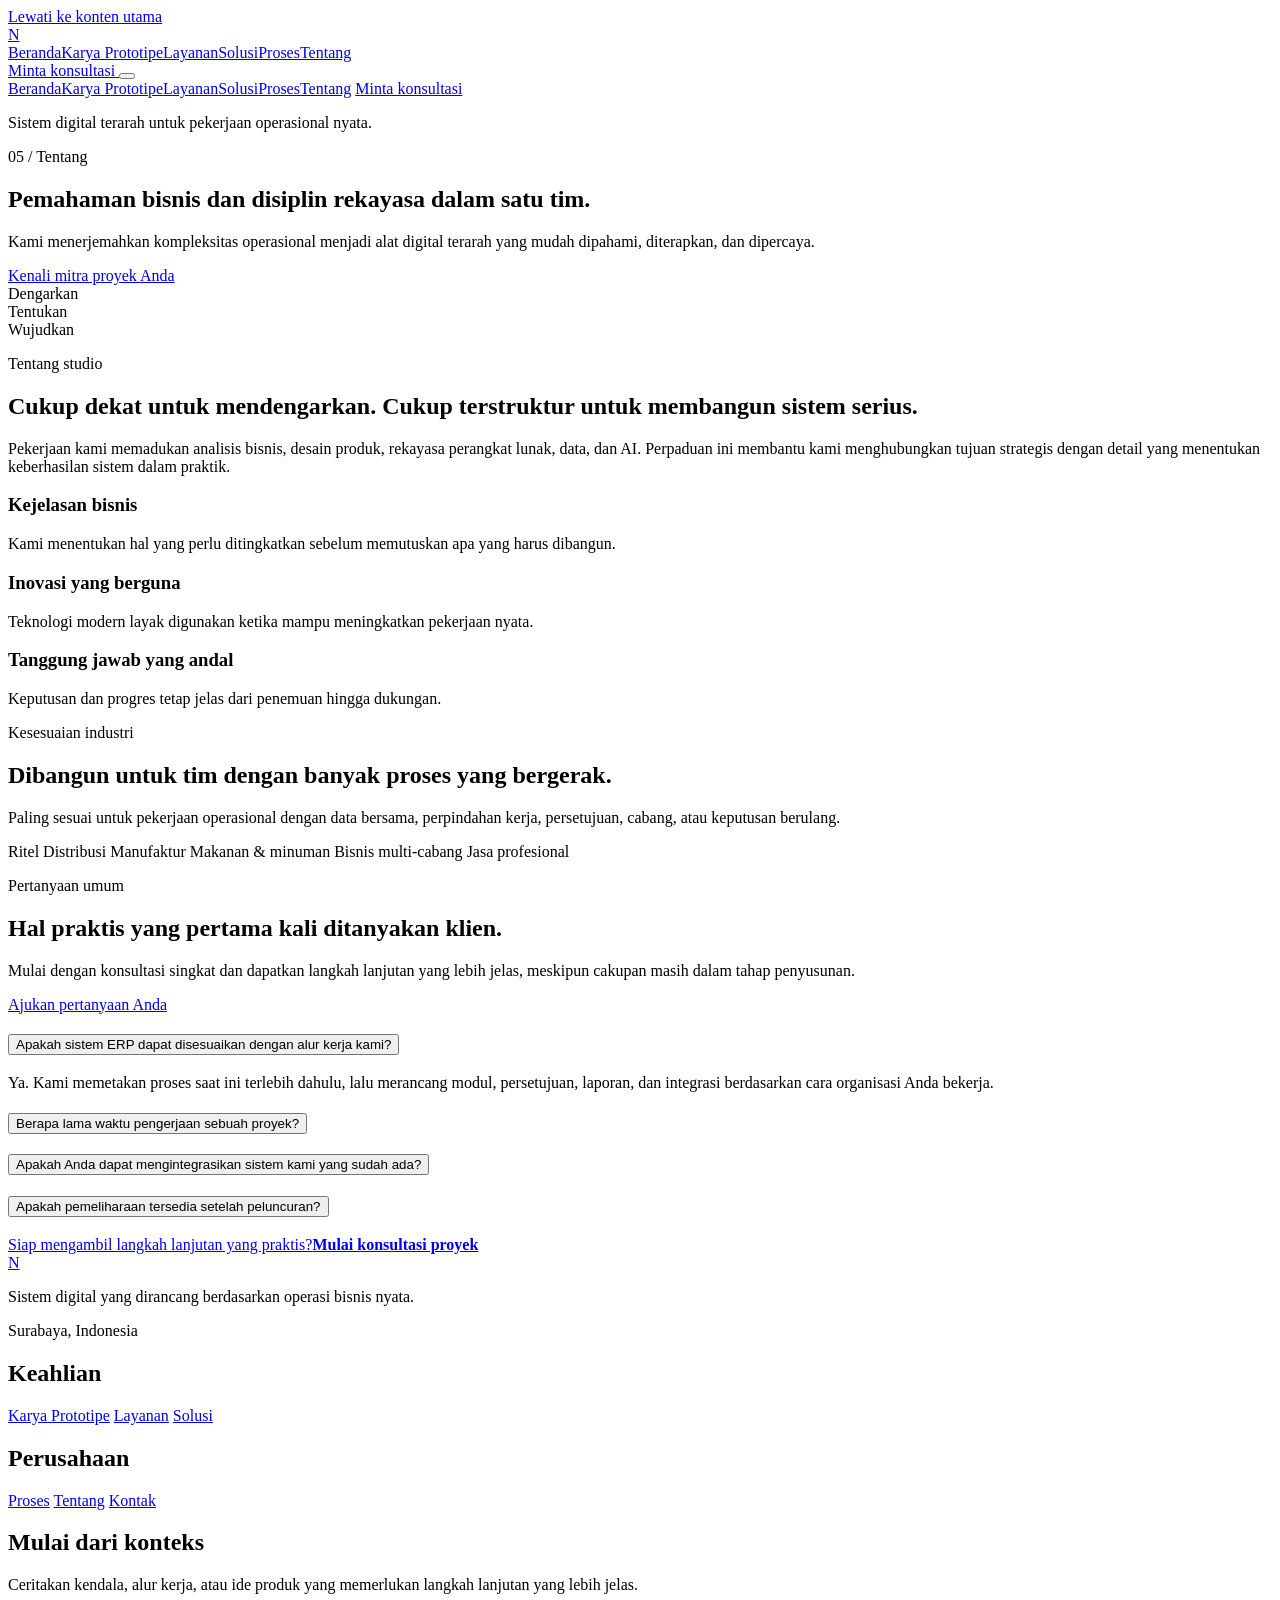
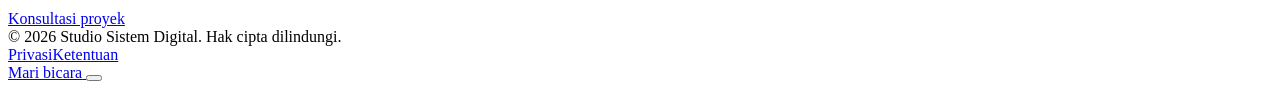
==== about.html @ aa4ec56c "Translate website content to Indonesian" ====
<!doctype html>
<html lang="id">
  <head>
    <meta charset="UTF-8" />
    <meta name="viewport" content="width=device-width, initial-scale=1.0" />
    <meta name="theme-color" content="#07100c" />
    <meta name="description" content="Pelajari prinsip, fokus industri, dan jawaban praktis di balik pendekatan kami dalam membangun sistem digital." />
    <meta name="robots" content="index, follow" />
    <meta property="og:type" content="website" />
    <meta property="og:title" content="Tentang | Studio Sistem Digital" />
    <meta property="og:description" content="Kejelasan bisnis, inovasi berguna, dan tanggung jawab yang andal dari penemuan hingga dukungan." />
    <meta property="og:image" content="/assets/hero-connected-operations.webp" />
    <link rel="canonical" href="https://nexora-company-profile-six.vercel.app/about" />
    <link rel="icon" href="/assets/favicon.svg" type="image/svg+xml" />
    <link rel="stylesheet" href="/styles.css" />
    <title>Tentang | Prinsip, Fokus Industri, dan Pertanyaan Umum</title>
  </head>
  <body data-page="about">
    <a class="skip-link" href="#main-content">Lewati ke konten utama</a>
    <div class="scroll-progress" aria-hidden="true"><span></span></div>
    <div data-site-header></div>

    <main id="main-content">
      <section class="page-intro page-intro-about is-scene-active" data-scene>
        <div class="page-intro-about-media" aria-hidden="true"></div>
        <div class="shell page-intro-inner">
          <div class="page-intro-copy" data-reveal>
            <p class="page-index">05 / Tentang</p>
            <h1>Pemahaman bisnis dan disiplin rekayasa dalam satu tim.</h1>
            <p>Kami menerjemahkan kompleksitas operasional menjadi alat digital terarah yang mudah dipahami, diterapkan, dan dipercaya.</p>
            <a class="button button-primary" href="/contact"><span>Kenali mitra proyek Anda</span><i data-lucide="arrow-right" aria-hidden="true"></i></a>
          </div>
          <div class="about-page-mark" aria-hidden="true" data-scene-visual><i data-lucide="fingerprint"></i><span>Dengarkan<br />Tentukan<br />Wujudkan</span></div>
        </div>
      </section>

      <section class="section about page-main-section" id="about" data-section data-scene>
        <div class="shell about-grid">
          <div class="about-statement" data-reveal>
            <p class="eyebrow">Tentang studio</p>
            <h2>Cukup dekat untuk mendengarkan. Cukup terstruktur untuk membangun sistem serius.</h2>
            <p>Pekerjaan kami memadukan analisis bisnis, desain produk, rekayasa perangkat lunak, data, dan AI. Perpaduan ini membantu kami menghubungkan tujuan strategis dengan detail yang menentukan keberhasilan sistem dalam praktik.</p>
          </div>
          <div class="about-values" data-reveal data-scene-visual>
            <article><span><i data-lucide="target"></i></span><div><h3>Kejelasan bisnis</h3><p>Kami menentukan hal yang perlu ditingkatkan sebelum memutuskan apa yang harus dibangun.</p></div></article>
            <article><span><i data-lucide="sparkles"></i></span><div><h3>Inovasi yang berguna</h3><p>Teknologi modern layak digunakan ketika mampu meningkatkan pekerjaan nyata.</p></div></article>
            <article><span><i data-lucide="handshake"></i></span><div><h3>Tanggung jawab yang andal</h3><p>Keputusan dan progres tetap jelas dari penemuan hingga dukungan.</p></div></article>
          </div>
        </div>
      </section>

      <section class="industry-focus" id="industries" aria-labelledby="industries-title" data-scene>
        <div class="shell">
          <div class="compact-heading" data-reveal><p class="eyebrow">Kesesuaian industri</p><h2 id="industries-title">Dibangun untuk tim dengan banyak proses yang bergerak.</h2><p>Paling sesuai untuk pekerjaan operasional dengan data bersama, perpindahan kerja, persetujuan, cabang, atau keputusan berulang.</p></div>
          <div class="industry-list" data-reveal>
            <span><i data-lucide="store" aria-hidden="true"></i>Ritel</span>
            <span><i data-lucide="truck" aria-hidden="true"></i>Distribusi</span>
            <span><i data-lucide="factory" aria-hidden="true"></i>Manufaktur</span>
            <span><i data-lucide="utensils" aria-hidden="true"></i>Makanan &amp; minuman</span>
            <span><i data-lucide="network" aria-hidden="true"></i>Bisnis multi-cabang</span>
            <span><i data-lucide="briefcase-business" aria-hidden="true"></i>Jasa profesional</span>
          </div>
        </div>
      </section>

      <section class="section faq" id="faq" data-section data-scene>
        <div class="shell faq-grid">
          <div class="faq-intro" data-reveal>
            <p class="eyebrow">Pertanyaan umum</p><h2>Hal praktis yang pertama kali ditanyakan klien.</h2><p>Mulai dengan konsultasi singkat dan dapatkan langkah lanjutan yang lebih jelas, meskipun cakupan masih dalam tahap penyusunan.</p>
            <a class="button button-secondary" href="/contact"><span>Ajukan pertanyaan Anda</span><i data-lucide="arrow-right" aria-hidden="true"></i></a>
          </div>
          <div class="accordion" data-accordion data-reveal data-scene-visual>
            <article class="accordion-item is-open"><h3><button type="button" aria-expanded="true"><span>Apakah sistem ERP dapat disesuaikan dengan alur kerja kami?</span><i data-lucide="plus" aria-hidden="true"></i></button></h3><div class="accordion-panel"><p>Ya. Kami memetakan proses saat ini terlebih dahulu, lalu merancang modul, persetujuan, laporan, dan integrasi berdasarkan cara organisasi Anda bekerja.</p></div></article>
            <article class="accordion-item"><h3><button type="button" aria-expanded="false"><span>Berapa lama waktu pengerjaan sebuah proyek?</span><i data-lucide="plus" aria-hidden="true"></i></button></h3><div class="accordion-panel" hidden><p>Waktu pengerjaan bergantung pada cakupan dan kompleksitas integrasi. Setelah penemuan, kami memberikan rencana bertahap dengan pencapaian, titik keputusan, dan urutan peluncuran yang realistis.</p></div></article>
            <article class="accordion-item"><h3><button type="button" aria-expanded="false"><span>Apakah Anda dapat mengintegrasikan sistem kami yang sudah ada?</span><i data-lucide="plus" aria-hidden="true"></i></button></h3><div class="accordion-panel" hidden><p>Ya. Kami menilai API, basis data, kepemilikan data, kebutuhan sinkronisasi, dan batasan keamanan sebelum menentukan pendekatan integrasi.</p></div></article>
            <article class="accordion-item"><h3><button type="button" aria-expanded="false"><span>Apakah pemeliharaan tersedia setelah peluncuran?</span><i data-lucide="plus" aria-hidden="true"></i></button></h3><div class="accordion-panel" hidden><p>Ya. Rencana pengerjaan dapat mencakup pemantauan, penyelesaian masalah, peningkatan, dan jadwal dukungan yang disepakati setelah penerapan.</p></div></article>
          </div>
        </div>
      </section>

      <section class="page-next page-next-contact" aria-label="Halaman berikutnya"><a class="shell" href="/contact"><span>Siap mengambil langkah lanjutan yang praktis?</span><strong>Mulai konsultasi proyek</strong><i data-lucide="arrow-right" aria-hidden="true"></i></a></section>
    </main>

    <div data-site-footer></div>
    <script src="/assets/lucide.min.js"></script>
    <script src="/script.js" type="module"></script>
  </body>
</html>
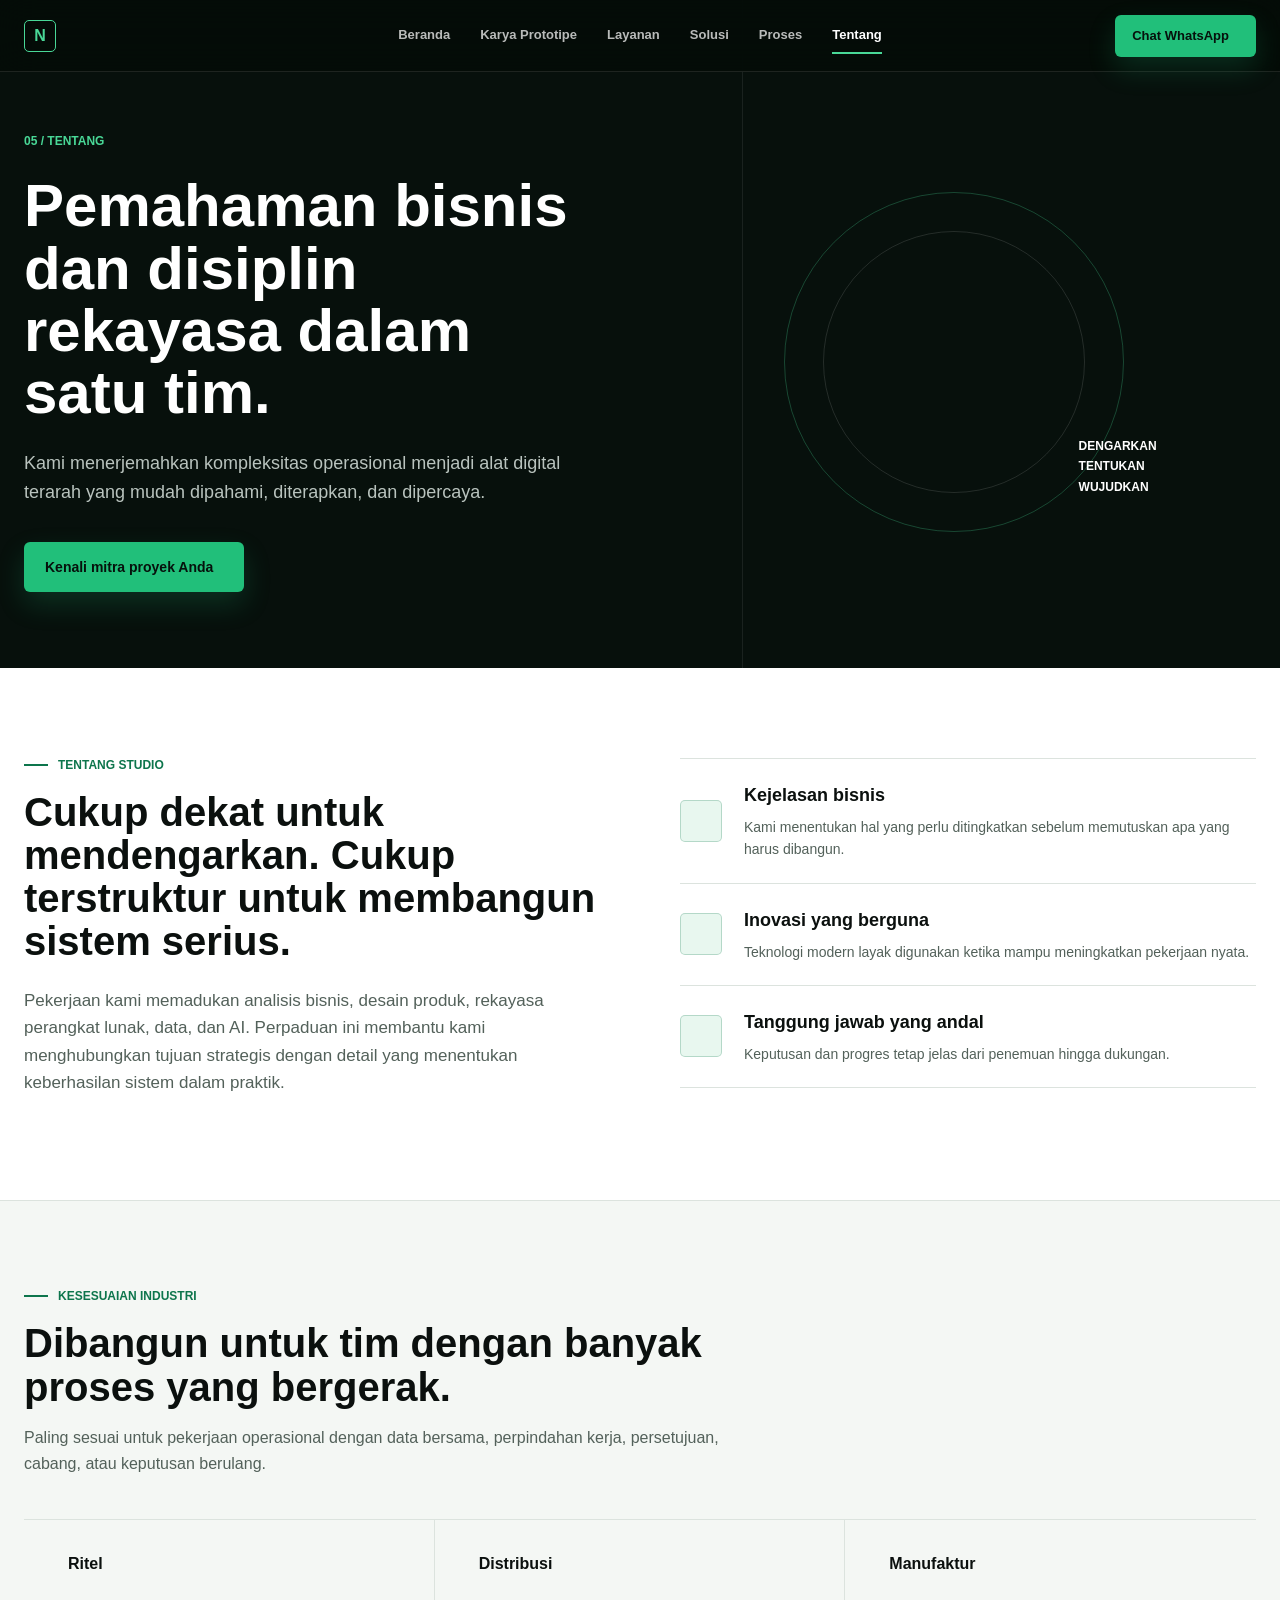
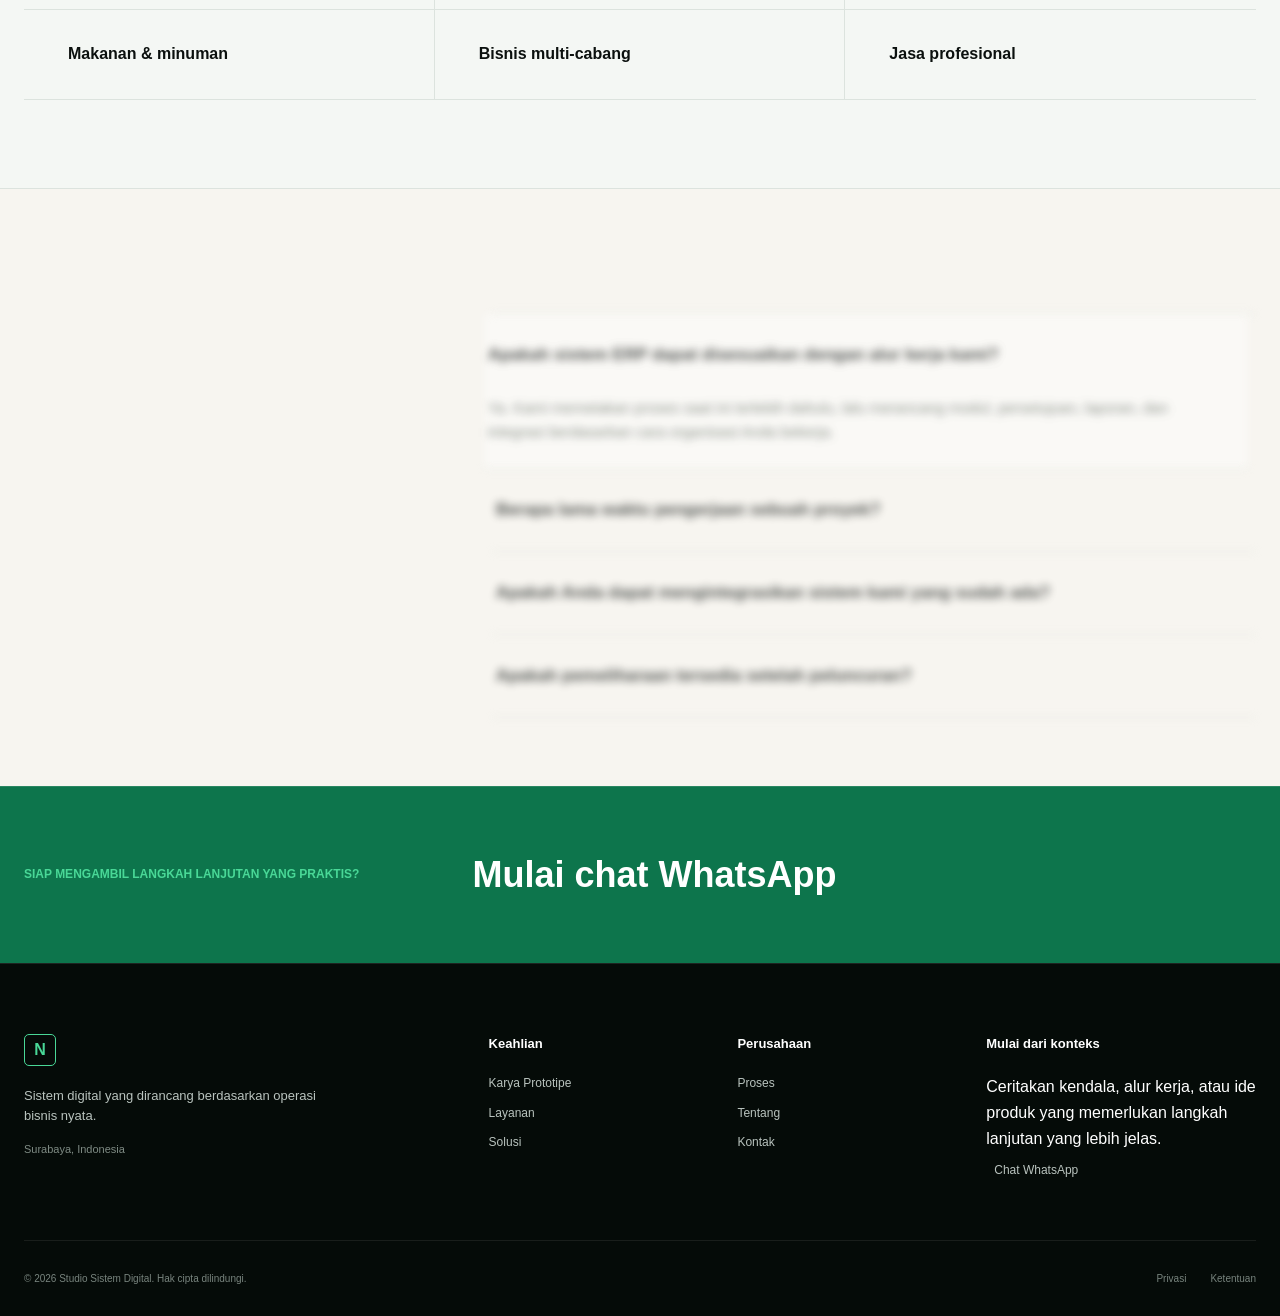
==== commit 81dc672d: "Route project inquiries to WhatsApp" ====
--- a/about.html
+++ b/about.html
@@ -28,7 +28,7 @@
             <p class="page-index">05 / Tentang</p>
             <h1>Pemahaman bisnis dan disiplin rekayasa dalam satu tim.</h1>
             <p>Kami menerjemahkan kompleksitas operasional menjadi alat digital terarah yang mudah dipahami, diterapkan, dan dipercaya.</p>
-            <a class="button button-primary" href="/contact"><span>Kenali mitra proyek Anda</span><i data-lucide="arrow-right" aria-hidden="true"></i></a>
+            <a class="button button-primary" href="https://wa.me/628113663435" target="_blank" rel="noopener noreferrer" data-whatsapp-link><span>Kenali mitra proyek Anda</span><i data-lucide="message-circle" aria-hidden="true"></i></a>
           </div>
           <div class="about-page-mark" aria-hidden="true" data-scene-visual><i data-lucide="fingerprint"></i><span>Dengarkan<br />Tentukan<br />Wujudkan</span></div>
         </div>
@@ -67,7 +67,7 @@
         <div class="shell faq-grid">
           <div class="faq-intro" data-reveal>
             <p class="eyebrow">Pertanyaan umum</p><h2>Hal praktis yang pertama kali ditanyakan klien.</h2><p>Mulai dengan konsultasi singkat dan dapatkan langkah lanjutan yang lebih jelas, meskipun cakupan masih dalam tahap penyusunan.</p>
-            <a class="button button-secondary" href="/contact"><span>Ajukan pertanyaan Anda</span><i data-lucide="arrow-right" aria-hidden="true"></i></a>
+            <a class="button button-secondary" href="https://wa.me/628113663435" target="_blank" rel="noopener noreferrer" data-whatsapp-link><span>Ajukan pertanyaan Anda</span><i data-lucide="message-circle" aria-hidden="true"></i></a>
           </div>
           <div class="accordion" data-accordion data-reveal data-scene-visual>
             <article class="accordion-item is-open"><h3><button type="button" aria-expanded="true"><span>Apakah sistem ERP dapat disesuaikan dengan alur kerja kami?</span><i data-lucide="plus" aria-hidden="true"></i></button></h3><div class="accordion-panel"><p>Ya. Kami memetakan proses saat ini terlebih dahulu, lalu merancang modul, persetujuan, laporan, dan integrasi berdasarkan cara organisasi Anda bekerja.</p></div></article>
@@ -78,7 +78,7 @@
         </div>
       </section>
 
-      <section class="page-next page-next-contact" aria-label="Halaman berikutnya"><a class="shell" href="/contact"><span>Siap mengambil langkah lanjutan yang praktis?</span><strong>Mulai konsultasi proyek</strong><i data-lucide="arrow-right" aria-hidden="true"></i></a></section>
+      <section class="page-next page-next-contact" aria-label="Mulai konsultasi"><a class="shell" href="https://wa.me/628113663435" target="_blank" rel="noopener noreferrer" data-whatsapp-link><span>Siap mengambil langkah lanjutan yang praktis?</span><strong>Mulai chat WhatsApp</strong><i data-lucide="message-circle" aria-hidden="true"></i></a></section>
     </main>
 
     <div data-site-footer></div>
--- a/styles.css
+++ b/styles.css
@@ -0,0 +1,5327 @@
+:root {
+  --ink: #0b100e;
+  --ink-soft: #17201c;
+  --ink-muted: #53615a;
+  --surface: #ffffff;
+  --surface-soft: #f4f7f4;
+  --surface-warm: #f7f5f0;
+  --line: #dce3de;
+  --line-dark: rgba(255, 255, 255, 0.13);
+  --green: #21bf7a;
+  --green-bright: #49d897;
+  --green-dark: #0d754c;
+  --green-soft: #e8f7ef;
+  --coral: #ef6a50;
+  --coral-soft: #fff0ec;
+  --amber: #e8aa35;
+  --amber-soft: #fff7e7;
+  --white-muted: #b9c3be;
+  --shadow-sm: 0 8px 24px rgba(11, 16, 14, 0.07);
+  --shadow-lg: 0 24px 70px rgba(7, 16, 12, 0.18);
+  --radius: 8px;
+  --header-height: 78px;
+  --shell: 1800px;
+  --ease: cubic-bezier(0.22, 1, 0.36, 1);
+}
+
+*,
+*::before,
+*::after {
+  box-sizing: border-box;
+}
+
+html {
+  scroll-behavior: smooth;
+  scroll-padding-top: calc(var(--header-height) + 18px);
+}
+
+body {
+  margin: 0;
+  min-width: 320px;
+  background: var(--surface);
+  color: var(--ink);
+  font-family: "Segoe UI Variable", "Segoe UI", Aptos, Arial, sans-serif;
+  font-size: 16px;
+  line-height: 1.6;
+  letter-spacing: 0;
+  overflow-x: hidden;
+  text-rendering: optimizeLegibility;
+  -webkit-font-smoothing: antialiased;
+}
+
+body.menu-open,
+body.dialog-open {
+  overflow: hidden;
+}
+
+[hidden] {
+  display: none !important;
+}
+
+::selection {
+  background: var(--green);
+  color: #05100b;
+}
+
+img {
+  display: block;
+  max-width: 100%;
+}
+
+button,
+input,
+select,
+textarea {
+  color: inherit;
+  font: inherit;
+  letter-spacing: 0;
+}
+
+button,
+a {
+  -webkit-tap-highlight-color: transparent;
+}
+
+button {
+  border: 0;
+}
+
+a {
+  color: inherit;
+  text-decoration: none;
+}
+
+h1,
+h2,
+h3,
+p,
+figure,
+ul {
+  margin: 0;
+}
+
+ul {
+  padding: 0;
+  list-style: none;
+}
+
+svg {
+  width: 1em;
+  height: 1em;
+  stroke-width: 1.8;
+}
+
+:focus-visible {
+  outline: 3px solid var(--amber);
+  outline-offset: 3px;
+}
+
+.skip-link {
+  position: fixed;
+  z-index: 9999;
+  top: 10px;
+  left: 10px;
+  padding: 10px 14px;
+  border-radius: 4px;
+  background: var(--surface);
+  color: var(--ink);
+  font-weight: 700;
+  transform: translateY(-150%);
+  transition: transform 180ms ease;
+}
+
+.skip-link:focus {
+  transform: translateY(0);
+}
+
+.shell {
+  width: min(calc(100% - 48px), var(--shell));
+  margin-inline: auto;
+}
+
+.section {
+  padding: 96px 0;
+}
+
+.scroll-progress {
+  position: fixed;
+  z-index: 1100;
+  inset: 0 0 auto;
+  height: 3px;
+  pointer-events: none;
+}
+
+.scroll-progress span {
+  display: block;
+  width: 100%;
+  height: 100%;
+  background: var(--green-bright);
+  transform: scaleX(0);
+  transform-origin: left;
+  will-change: transform;
+}
+
+.eyebrow {
+  display: flex;
+  align-items: center;
+  gap: 10px;
+  margin-bottom: 18px;
+  color: var(--green-dark);
+  font-size: 12px;
+  font-weight: 800;
+  letter-spacing: 0;
+  line-height: 1.2;
+  text-transform: uppercase;
+}
+
+.eyebrow::before {
+  width: 24px;
+  height: 2px;
+  background: currentColor;
+  content: "";
+}
+
+.eyebrow-dark {
+  color: var(--green-bright);
+}
+
+.eyebrow-dark::before {
+  display: none;
+}
+
+.pulse-dot {
+  position: relative;
+  width: 8px;
+  height: 8px;
+  border-radius: 50%;
+  background: var(--green-bright);
+  box-shadow: 0 0 0 5px rgba(73, 216, 151, 0.14);
+}
+
+.section-heading {
+  margin-bottom: 44px;
+}
+
+.section-heading h2,
+.industry-intro h2,
+.about-statement h2,
+.faq-intro h2,
+.contact-copy h2 {
+  max-width: 760px;
+  font-size: 44px;
+  font-weight: 720;
+  line-height: 1.08;
+}
+
+.heading-split {
+  display: grid;
+  grid-template-columns: minmax(0, 1.4fr) minmax(280px, 0.6fr);
+  gap: 70px;
+  align-items: end;
+}
+
+.heading-split > p,
+.solutions-heading > p,
+.industry-intro > p,
+.faq-intro > p {
+  color: var(--ink-muted);
+  font-size: 17px;
+}
+
+.card-kicker {
+  color: var(--green-dark);
+  font-size: 12px;
+  font-weight: 800;
+  text-transform: uppercase;
+}
+
+.button {
+  display: inline-flex;
+  min-height: 50px;
+  align-items: center;
+  justify-content: center;
+  gap: 10px;
+  padding: 0 20px;
+  border: 1px solid transparent;
+  border-radius: 6px;
+  cursor: pointer;
+  font-size: 14px;
+  font-weight: 750;
+  line-height: 1;
+  transition: color 220ms ease, background 220ms ease, border-color 220ms ease, transform 220ms var(--ease), box-shadow 220ms ease;
+}
+
+.button:hover {
+  transform: translateY(-2px);
+}
+
+.button svg {
+  flex: 0 0 auto;
+  font-size: 18px;
+  transition: transform 220ms var(--ease);
+}
+
+.button:hover svg {
+  transform: translateX(3px);
+}
+
+.button-primary {
+  background: var(--green);
+  color: #06110c;
+  box-shadow: 0 12px 28px rgba(33, 191, 122, 0.19);
+}
+
+.button-primary:hover {
+  background: var(--green-bright);
+  box-shadow: 0 16px 36px rgba(33, 191, 122, 0.27);
+}
+
+.button-secondary {
+  border-color: var(--ink);
+  background: var(--ink);
+  color: var(--surface);
+}
+
+.button-secondary:hover {
+  background: var(--green-dark);
+  border-color: var(--green-dark);
+}
+
+.button-ghost-dark {
+  border-color: rgba(255, 255, 255, 0.3);
+  background: rgba(6, 12, 9, 0.38);
+  color: var(--surface);
+  backdrop-filter: blur(10px);
+}
+
+.button-ghost-dark:hover {
+  border-color: var(--green-bright);
+  background: rgba(7, 16, 12, 0.78);
+}
+
+.button-ghost-light {
+  border-color: var(--line);
+  background: var(--surface);
+  color: var(--ink);
+}
+
+.button-small {
+  min-height: 42px;
+  padding-inline: 16px;
+  font-size: 13px;
+}
+
+.text-link {
+  display: inline-flex;
+  align-items: center;
+  gap: 9px;
+  border-bottom: 1px solid currentColor;
+  color: inherit;
+  font-size: 14px;
+  font-weight: 750;
+}
+
+.text-link svg {
+  font-size: 17px;
+  transition: transform 220ms var(--ease);
+}
+
+.text-link:hover svg {
+  transform: translate(3px, -3px);
+}
+
+.icon-button {
+  position: relative;
+  display: inline-grid;
+  width: 44px;
+  height: 44px;
+  flex: 0 0 44px;
+  place-items: center;
+  border: 1px solid var(--line);
+  border-radius: 6px;
+  background: var(--surface);
+  cursor: pointer;
+  transition: background 200ms ease, color 200ms ease, border-color 200ms ease, transform 200ms var(--ease);
+}
+
+.icon-button:hover {
+  transform: translateY(-2px);
+  border-color: var(--green);
+  color: var(--green-dark);
+}
+
+[data-tooltip]::after {
+  position: absolute;
+  z-index: 20;
+  inset-inline-end: 0;
+  bottom: calc(100% + 9px);
+  width: max-content;
+  max-width: 190px;
+  padding: 7px 9px;
+  border-radius: 4px;
+  background: var(--ink);
+  color: var(--surface);
+  content: attr(data-tooltip);
+  font-size: 11px;
+  font-weight: 650;
+  line-height: 1.2;
+  opacity: 0;
+  pointer-events: none;
+  transform: translateY(4px);
+  transition: opacity 150ms ease, transform 150ms ease;
+}
+
+[data-tooltip]:hover::after,
+[data-tooltip]:focus-visible::after {
+  opacity: 1;
+  transform: translateY(0);
+}
+
+[data-reveal] {
+  --reveal-offset: 28px;
+  opacity: 0;
+  transform: translate3d(0, var(--reveal-offset), 0);
+  transition: opacity 700ms var(--ease), transform 700ms var(--ease);
+}
+
+[data-reveal].is-visible {
+  opacity: 1;
+  transform: translate3d(0, 0, 0);
+}
+
+/* Header */
+.site-header {
+  position: fixed;
+  z-index: 1000;
+  top: 0;
+  inset-inline: 0;
+  height: var(--header-height);
+  border-bottom: 1px solid transparent;
+  color: var(--surface);
+  transition: height 220ms ease, background 220ms ease, border-color 220ms ease, box-shadow 220ms ease;
+}
+
+.site-header.is-scrolled,
+.site-header.menu-visible {
+  height: 68px;
+  border-color: rgba(255, 255, 255, 0.1);
+  background: rgba(5, 12, 8, 0.92);
+  box-shadow: 0 12px 34px rgba(0, 0, 0, 0.2);
+  backdrop-filter: blur(18px);
+}
+
+.header-inner {
+  display: flex;
+  height: 100%;
+  align-items: center;
+  justify-content: space-between;
+  gap: 28px;
+}
+
+.brand {
+  display: inline-flex;
+  min-width: 148px;
+  align-items: center;
+  gap: 10px;
+  font-weight: 850;
+}
+
+.brand-glyph {
+  display: grid;
+  width: 32px;
+  height: 32px;
+  place-items: center;
+  border: 1px solid var(--green-bright);
+  border-radius: 5px;
+  color: var(--green-bright);
+  font-size: 16px;
+  line-height: 1;
+}
+
+.brand-name {
+  color: var(--surface);
+  font-size: 18px;
+  line-height: 1;
+}
+
+.brand-name span {
+  color: var(--green-bright);
+}
+
+.desktop-nav {
+  display: flex;
+  align-items: center;
+  gap: 30px;
+}
+
+.nav-link {
+  position: relative;
+  padding: 10px 0;
+  color: rgba(255, 255, 255, 0.72);
+  font-size: 13px;
+  font-weight: 650;
+  transition: color 180ms ease;
+}
+
+.nav-link::after {
+  position: absolute;
+  right: 0;
+  bottom: 2px;
+  left: 0;
+  height: 2px;
+  background: var(--green-bright);
+  content: "";
+  transform: scaleX(0);
+  transform-origin: left;
+  transition: transform 220ms var(--ease);
+}
+
+.nav-link:hover,
+.nav-link.is-active {
+  color: var(--surface);
+}
+
+.nav-link.is-active::after {
+  transform: scaleX(1);
+}
+
+.header-actions {
+  display: flex;
+  align-items: center;
+  gap: 10px;
+}
+
+.menu-toggle {
+  display: none;
+  border-color: rgba(255, 255, 255, 0.2);
+  background: rgba(255, 255, 255, 0.05);
+  color: var(--surface);
+}
+
+.mobile-menu {
+  position: absolute;
+  z-index: -1;
+  top: 100%;
+  right: 0;
+  left: 0;
+  height: calc(100svh - var(--header-height));
+  max-height: calc(100svh - var(--header-height));
+  visibility: hidden;
+  padding: 24px;
+  border-top: 1px solid rgba(255, 255, 255, 0.1);
+  background: #07100c;
+  opacity: 0;
+  overflow-y: auto;
+  transform: translateY(-12px);
+  transition: transform 260ms var(--ease), visibility 200ms ease;
+}
+
+.mobile-menu.is-open {
+  z-index: 1;
+  visibility: visible;
+  opacity: 1;
+  transform: translateY(0);
+}
+
+.mobile-menu nav {
+  display: grid;
+}
+
+.mobile-menu a {
+  display: flex;
+  min-height: 48px;
+  align-items: center;
+  border-bottom: 1px solid rgba(255, 255, 255, 0.1);
+  font-size: 18px;
+  font-weight: 700;
+}
+
+.mobile-menu .mobile-menu-cta {
+  justify-content: center;
+  margin-top: 18px;
+  border: 0;
+  border-radius: 5px;
+  background: var(--green-bright);
+  color: var(--ink);
+  font-size: 14px;
+}
+
+.mobile-menu p {
+  max-width: 420px;
+  margin-top: 22px;
+  color: var(--white-muted);
+  font-size: 14px;
+}
+
+/* Hero */
+.hero {
+  position: relative;
+  display: flex;
+  min-height: min(780px, 100svh);
+  max-height: 780px;
+  align-items: center;
+  overflow: hidden;
+  background: #040906;
+  color: var(--surface);
+}
+
+.hero-media,
+.hero-shade {
+  position: absolute;
+  inset: 0;
+  width: 100%;
+  height: 100%;
+}
+
+.hero-media {
+  object-fit: cover;
+  object-position: center;
+  transform: scale(1.04);
+  transition: transform 1200ms var(--ease), filter 300ms ease;
+  will-change: transform;
+}
+
+.hero-shade {
+  background: linear-gradient(90deg, rgba(2, 8, 5, 0.98) 0%, rgba(2, 8, 5, 0.92) 35%, rgba(2, 8, 5, 0.34) 66%, rgba(2, 8, 5, 0.16) 100%);
+}
+
+.hero-grid {
+  display: none;
+}
+
+.hero-inner {
+  position: relative;
+  z-index: 2;
+  display: flex;
+  min-height: inherit;
+  align-items: center;
+  padding-top: calc(var(--header-height) + 54px);
+  padding-bottom: 64px;
+}
+
+.hero-copy {
+  width: 60%;
+  max-width: 710px;
+}
+
+.hero h1 {
+  max-width: 700px;
+  font-size: 60px;
+  font-weight: 730;
+  line-height: 1.03;
+}
+
+.hero h1 span {
+  color: var(--green-bright);
+}
+
+.hero-lede {
+  max-width: 620px;
+  margin-top: 22px;
+  color: rgba(255, 255, 255, 0.74);
+  font-size: 19px;
+  line-height: 1.65;
+}
+
+.hero-actions {
+  display: flex;
+  flex-wrap: wrap;
+  gap: 12px;
+  margin-top: 30px;
+}
+
+.hero-assurance {
+  display: flex;
+  flex-wrap: wrap;
+  gap: 22px;
+  margin-top: 30px;
+  color: rgba(255, 255, 255, 0.66);
+  font-size: 12px;
+  font-weight: 600;
+}
+
+.hero-assurance span {
+  display: inline-flex;
+  align-items: center;
+  gap: 7px;
+}
+
+.hero-assurance svg {
+  color: var(--green-bright);
+  font-size: 15px;
+}
+
+/* Services */
+.services {
+  background: var(--surface-soft);
+}
+
+.service-explorer {
+  display: grid;
+  min-height: 410px;
+  grid-template-columns: minmax(250px, 0.38fr) minmax(0, 0.62fr);
+  overflow: hidden;
+  border: 1px solid var(--line);
+  border-radius: var(--radius);
+  background: var(--surface);
+}
+
+.service-tabs {
+  display: grid;
+  grid-template-rows: repeat(3, 1fr);
+  border-right: 1px solid var(--line);
+}
+
+.service-tab {
+  display: grid;
+  grid-template-columns: 28px 28px 1fr;
+  gap: 12px;
+  align-items: center;
+  padding: 24px;
+  border-bottom: 1px solid var(--line);
+  background: transparent;
+  color: var(--ink-muted);
+  cursor: pointer;
+  text-align: start;
+  transition: color 180ms ease, background 180ms ease;
+}
+
+.service-tab:last-child {
+  border-bottom: 0;
+}
+
+.service-tab > span {
+  font-size: 11px;
+  font-weight: 800;
+}
+
+.service-tab svg {
+  color: var(--green-dark);
+  font-size: 21px;
+}
+
+.service-tab strong {
+  color: inherit;
+  font-size: 15px;
+}
+
+.service-tab:hover,
+.service-tab.is-active {
+  background: var(--ink);
+  color: var(--surface);
+}
+
+.service-tab.is-active svg {
+  color: var(--green-bright);
+}
+
+.service-stage {
+  display: flex;
+  max-width: 760px;
+  flex-direction: column;
+  justify-content: center;
+  padding: 48px 56px;
+  transition: opacity 160ms ease, transform 220ms var(--ease);
+}
+
+.service-stage.is-changing {
+  opacity: 0;
+  transform: translateY(8px);
+}
+
+.service-stage h3 {
+  max-width: 650px;
+  margin-top: 10px;
+  font-size: 34px;
+  line-height: 1.15;
+}
+
+.service-stage > p:not(.card-kicker) {
+  max-width: 650px;
+  margin-top: 16px;
+  color: var(--ink-muted);
+  font-size: 16px;
+}
+
+.service-offerings {
+  display: flex;
+  flex-wrap: wrap;
+  gap: 10px 20px;
+  margin-top: 28px;
+  padding-top: 22px;
+  border-top: 1px solid var(--line);
+}
+
+.service-offerings li {
+  display: inline-flex;
+  align-items: center;
+  gap: 7px;
+  color: var(--ink-soft);
+  font-size: 13px;
+  font-weight: 700;
+}
+
+.service-offerings svg {
+  color: var(--green-dark);
+  font-size: 15px;
+}
+
+.service-stage .text-link {
+  margin-top: 32px;
+}
+
+/* Solutions */
+.solutions {
+  position: relative;
+  overflow: hidden;
+  background: #08110d;
+  color: var(--surface);
+}
+
+.solutions::before {
+  position: absolute;
+  inset: 0;
+  border-top: 1px solid rgba(255, 255, 255, 0.08);
+  border-bottom: 1px solid rgba(255, 255, 255, 0.08);
+  content: "";
+  pointer-events: none;
+}
+
+.solutions-heading {
+  max-width: 780px;
+}
+
+.solutions-heading h2 {
+  color: var(--surface);
+}
+
+.solutions-heading > p {
+  max-width: 660px;
+  margin-top: 18px;
+  color: var(--white-muted);
+}
+
+.solution-tabs {
+  display: grid;
+  grid-template-columns: repeat(4, minmax(0, 1fr));
+  gap: 1px;
+  margin-bottom: 34px;
+  overflow: hidden;
+  border: 1px solid var(--line-dark);
+  border-radius: var(--radius);
+  background: var(--line-dark);
+}
+
+.solution-tab {
+  display: flex;
+  min-height: 64px;
+  align-items: center;
+  justify-content: center;
+  gap: 9px;
+  background: #0d1712;
+  color: var(--white-muted);
+  cursor: pointer;
+  font-size: 14px;
+  font-weight: 700;
+  transition: color 200ms ease, background 200ms ease;
+}
+
+.solution-tab svg {
+  font-size: 19px;
+}
+
+.solution-tab:hover {
+  color: var(--surface);
+}
+
+.solution-tab.is-active {
+  background: var(--green);
+  color: #06110c;
+}
+
+.solution-stage {
+  display: grid;
+  min-height: 480px;
+  grid-template-columns: 0.7fr 1.3fr;
+  gap: 70px;
+  align-items: center;
+  padding: 58px;
+  border: 1px solid var(--line-dark);
+  border-radius: var(--radius);
+  background: #0c1711;
+}
+
+.solution-stage.is-changing .solution-copy,
+.solution-stage.is-changing .workflow-visual {
+  opacity: 0;
+  transform: translateY(8px);
+}
+
+.solution-copy,
+.workflow-visual {
+  transition: opacity 180ms ease, transform 260ms var(--ease);
+}
+
+.solution-number {
+  margin-bottom: 58px;
+  color: var(--green-bright);
+  font-size: 12px;
+  font-weight: 800;
+}
+
+.solution-copy .card-kicker {
+  color: var(--green-bright);
+}
+
+.solution-copy h3 {
+  margin-top: 10px;
+  font-size: 36px;
+  line-height: 1.14;
+}
+
+.solution-copy > p:not(.solution-number, .card-kicker) {
+  margin-top: 18px;
+  color: var(--white-muted);
+  font-size: 15px;
+}
+
+.solution-outcome {
+  display: flex;
+  gap: 10px;
+  margin: 26px 0;
+  padding-left: 14px;
+  border-left: 2px solid var(--amber);
+  color: #e4ebe7;
+  font-size: 13px;
+}
+
+.solution-outcome svg {
+  flex: 0 0 auto;
+  color: var(--amber);
+  font-size: 17px;
+}
+
+.workflow-visual {
+  display: grid;
+  min-height: 350px;
+  grid-template-columns: 1fr auto 1fr;
+  gap: 20px;
+  align-items: center;
+  padding: 30px;
+  border: 1px solid rgba(255, 255, 255, 0.13);
+  border-radius: 6px;
+  background: #07100c;
+}
+
+.workflow-label {
+  display: flex;
+  align-items: center;
+  gap: 8px;
+  margin-bottom: 20px;
+  color: var(--white-muted);
+  font-size: 11px;
+  font-weight: 800;
+  text-transform: uppercase;
+}
+
+.workflow-label span {
+  width: 7px;
+  height: 7px;
+  border-radius: 50%;
+  background: var(--coral);
+}
+
+.workflow-after .workflow-label span {
+  background: var(--green-bright);
+}
+
+.workflow-column ul {
+  display: grid;
+  gap: 12px;
+}
+
+.workflow-column li {
+  display: grid;
+  min-height: 66px;
+  grid-template-columns: 36px 1fr;
+  gap: 11px;
+  align-items: center;
+  padding: 12px;
+  border: 1px solid rgba(255, 255, 255, 0.09);
+  border-radius: 5px;
+  background: rgba(255, 255, 255, 0.025);
+  color: #d5ddd9;
+  font-size: 12px;
+  font-weight: 650;
+}
+
+.workflow-column li svg {
+  display: block;
+  width: 32px;
+  height: 32px;
+  padding: 7px;
+  border-radius: 4px;
+  background: rgba(239, 106, 80, 0.12);
+  color: var(--coral);
+}
+
+.workflow-after li svg {
+  background: rgba(73, 216, 151, 0.12);
+  color: var(--green-bright);
+}
+
+.workflow-bridge {
+  display: grid;
+  gap: 8px;
+  place-items: center;
+  color: var(--green-bright);
+}
+
+.workflow-bridge span {
+  width: 1px;
+  height: 66px;
+  background: rgba(73, 216, 151, 0.3);
+}
+
+.workflow-bridge svg {
+  font-size: 18px;
+}
+
+/* Work */
+.work {
+  background: var(--surface);
+}
+
+.work-filter {
+  display: flex;
+  flex-wrap: wrap;
+  gap: 8px;
+  margin-bottom: 32px;
+}
+
+.filter-button {
+  min-height: 40px;
+  padding: 0 15px;
+  border: 1px solid var(--line);
+  border-radius: 5px;
+  background: var(--surface);
+  color: var(--ink-muted);
+  cursor: pointer;
+  font-size: 12px;
+  font-weight: 750;
+  transition: color 180ms ease, border-color 180ms ease, background 180ms ease;
+}
+
+.filter-button:hover,
+.filter-button.is-active {
+  border-color: var(--ink);
+  background: var(--ink);
+  color: var(--surface);
+}
+
+.work-grid {
+  display: grid;
+  grid-template-columns: repeat(2, minmax(0, 1fr));
+  gap: 22px;
+}
+
+.project-card {
+  min-width: 0;
+  overflow: hidden;
+  border: 1px solid var(--line);
+  border-radius: var(--radius);
+  background: var(--surface);
+  transition: opacity 260ms ease, transform 320ms var(--ease), border-color 220ms ease, box-shadow 220ms ease;
+}
+
+.project-card.is-hidden {
+  display: none;
+}
+
+.project-card:hover {
+  border-color: rgba(13, 117, 76, 0.4);
+  box-shadow: var(--shadow-sm);
+}
+
+.project-card-featured {
+  grid-column: 1 / -1;
+}
+
+.project-open {
+  display: grid;
+  width: 100%;
+  height: 100%;
+  grid-template-rows: auto 1fr;
+  padding: 0;
+  background: transparent;
+  cursor: pointer;
+  text-align: start;
+}
+
+.project-card-featured .project-open {
+  grid-template-columns: 1.35fr 0.65fr;
+  align-items: stretch;
+}
+
+.project-media {
+  position: relative;
+  aspect-ratio: 3 / 2;
+  overflow: hidden;
+  background: #0a110e;
+}
+
+.project-card-featured .project-media {
+  aspect-ratio: 16 / 9;
+}
+
+.project-media img {
+  width: 100%;
+  height: 100%;
+  object-fit: cover;
+  transition: transform 700ms var(--ease);
+}
+
+.project-media-light {
+  background: #eef2f3;
+}
+
+.project-media-dark {
+  background: #0d131d;
+}
+
+.project-media-cctv img {
+  object-position: center 18%;
+}
+
+.project-open:hover .project-media img {
+  transform: scale(1.035);
+}
+
+.project-action {
+  position: absolute;
+  top: 16px;
+  inset-inline-end: 16px;
+  display: grid;
+  width: 44px;
+  height: 44px;
+  place-items: center;
+  border: 1px solid rgba(255, 255, 255, 0.24);
+  border-radius: 6px;
+  background: rgba(7, 16, 12, 0.72);
+  color: var(--surface);
+  backdrop-filter: blur(10px);
+  transition: background 200ms ease, color 200ms ease, transform 200ms var(--ease);
+}
+
+.project-open:hover .project-action {
+  background: var(--green);
+  color: var(--ink);
+  transform: translate(2px, -2px);
+}
+
+.project-copy {
+  display: flex;
+  min-height: 205px;
+  flex-direction: column;
+  padding: 24px;
+}
+
+.project-card-featured .project-copy {
+  min-height: 100%;
+  justify-content: center;
+  padding: 42px;
+}
+
+.project-meta {
+  display: flex;
+  flex-wrap: wrap;
+  gap: 8px;
+  color: var(--green-dark);
+  font-size: 11px;
+  font-weight: 800;
+  text-transform: uppercase;
+}
+
+.project-meta span + span::before {
+  margin-inline-end: 8px;
+  color: var(--line);
+  content: "/";
+}
+
+.project-copy h3 {
+  margin-top: 14px;
+  font-size: 26px;
+  line-height: 1.18;
+}
+
+.project-copy > p {
+  margin-top: 13px;
+  color: var(--ink-muted);
+  font-size: 14px;
+}
+
+.project-view-count {
+  display: inline-flex;
+  align-items: center;
+  gap: 7px;
+  margin-top: auto;
+  padding-top: 18px;
+  color: var(--green-dark);
+  font-size: 11px;
+  font-weight: 800;
+  text-transform: uppercase;
+}
+
+/* Industry band */
+.industry-band {
+  padding: 52px 0;
+  overflow: hidden;
+  border-top: 1px solid var(--line);
+  border-bottom: 1px solid var(--line);
+  background: var(--surface-warm);
+}
+
+.industry-intro {
+  display: grid;
+  grid-template-columns: 0.35fr 1fr;
+  gap: 40px;
+  align-items: center;
+}
+
+.industry-intro .eyebrow {
+  margin-bottom: 0;
+}
+
+.industry-intro h2 {
+  font-size: 32px;
+}
+
+.industry-marquee {
+  margin-top: 28px;
+  border-top: 1px solid var(--line);
+  border-bottom: 1px solid var(--line);
+}
+
+.industry-track {
+  display: flex;
+  width: max-content;
+  animation: marquee 28s linear infinite;
+}
+
+.industry-marquee:hover .industry-track {
+  animation-play-state: paused;
+}
+
+.industry-track span {
+  display: flex;
+  min-width: 250px;
+  min-height: 90px;
+  align-items: center;
+  justify-content: center;
+  gap: 12px;
+  border-right: 1px solid var(--line);
+  font-size: 15px;
+  font-weight: 750;
+}
+
+.industry-track svg {
+  color: var(--green-dark);
+  font-size: 22px;
+}
+
+@keyframes marquee {
+  to { transform: translateX(-50%); }
+}
+
+/* Process */
+.process {
+  background: var(--surface-soft);
+}
+
+.process-layout {
+  border-top: 1px solid var(--line);
+}
+
+.process-steps {
+  display: grid;
+  grid-template-columns: repeat(4, minmax(0, 1fr));
+}
+
+.process-step {
+  position: relative;
+  display: grid;
+  min-height: 112px;
+  place-items: center;
+  align-content: center;
+  gap: 7px;
+  border-right: 1px solid var(--line);
+  border-bottom: 1px solid var(--line);
+  background: transparent;
+  color: var(--ink-muted);
+  cursor: pointer;
+  transition: background 200ms ease, color 200ms ease;
+}
+
+.process-step:first-child {
+  border-left: 1px solid var(--line);
+}
+
+.process-step span {
+  position: absolute;
+  top: 12px;
+  left: 12px;
+  font-size: 10px;
+  font-weight: 800;
+}
+
+.process-step svg {
+  font-size: 23px;
+}
+
+.process-step strong {
+  font-size: 13px;
+}
+
+.process-step:hover,
+.process-step.is-active {
+  background: var(--ink);
+  color: var(--surface);
+}
+
+.process-step.is-active svg {
+  color: var(--green-bright);
+}
+
+.process-detail {
+  display: grid;
+  min-height: 280px;
+  grid-template-columns: 0.32fr 1fr;
+  gap: 60px;
+  align-items: center;
+  padding: 46px 52px;
+  border-right: 1px solid var(--line);
+  border-bottom: 1px solid var(--line);
+  border-left: 1px solid var(--line);
+  background: var(--surface);
+  transition: opacity 180ms ease, transform 240ms var(--ease);
+}
+
+.process-detail.is-changing {
+  opacity: 0;
+  transform: translateY(8px);
+}
+
+.process-detail-index {
+  color: var(--green);
+  font-size: 88px;
+  font-weight: 780;
+  line-height: 0.8;
+}
+
+.process-detail .card-kicker {
+  margin-bottom: 10px;
+}
+
+.process-detail h3 {
+  max-width: 680px;
+  font-size: 31px;
+  line-height: 1.18;
+}
+
+.process-detail p:not(.card-kicker) {
+  max-width: 720px;
+  margin-top: 16px;
+  color: var(--ink-muted);
+}
+
+.process-output {
+  display: flex;
+  flex-wrap: wrap;
+  gap: 10px 18px;
+  margin-top: 26px;
+  padding-top: 20px;
+  border-top: 1px solid var(--line);
+  font-size: 13px;
+}
+
+.process-output span {
+  color: var(--ink-muted);
+  font-weight: 650;
+}
+
+/* About */
+.about {
+  background: var(--surface);
+}
+
+.about-grid {
+  display: grid;
+  grid-template-columns: 1fr 1fr;
+  gap: 80px;
+  align-items: start;
+}
+
+.about-statement h2 {
+  font-size: 40px;
+}
+
+.about-statement > p:not(.eyebrow) {
+  margin-top: 24px;
+  color: var(--ink-muted);
+  font-size: 17px;
+}
+
+.about-statement .text-link {
+  margin-top: 30px;
+}
+
+.about-values {
+  border-top: 1px solid var(--line);
+}
+
+.about-values article {
+  display: grid;
+  grid-template-columns: 42px 1fr;
+  gap: 22px;
+  padding: 22px 0;
+  border-bottom: 1px solid var(--line);
+}
+
+.about-values article > span {
+  color: var(--green-dark);
+  font-size: 11px;
+  font-weight: 850;
+}
+
+.about-values h3 {
+  font-size: 18px;
+}
+
+.about-values p {
+  margin-top: 6px;
+  color: var(--ink-muted);
+  font-size: 14px;
+}
+
+/* FAQ */
+.faq {
+  border-top: 1px solid var(--line);
+  background: var(--surface-warm);
+}
+
+.faq-grid {
+  display: grid;
+  grid-template-columns: 0.65fr 1.35fr;
+  gap: 100px;
+}
+
+.faq-intro {
+  position: sticky;
+  top: 110px;
+  align-self: start;
+}
+
+.faq-intro h2 {
+  font-size: 42px;
+}
+
+.faq-intro > p {
+  max-width: 420px;
+  margin-top: 18px;
+}
+
+.faq-intro .button {
+  margin-top: 28px;
+}
+
+.accordion {
+  border-top: 1px solid var(--line);
+}
+
+.accordion-item {
+  border-bottom: 1px solid var(--line);
+}
+
+.accordion-item h3 {
+  font-size: 17px;
+}
+
+.accordion-item button {
+  display: flex;
+  width: 100%;
+  min-height: 82px;
+  align-items: center;
+  justify-content: space-between;
+  gap: 20px;
+  padding: 16px 4px;
+  background: transparent;
+  cursor: pointer;
+  font-weight: 700;
+  text-align: left;
+}
+
+.accordion-item button svg {
+  flex: 0 0 auto;
+  color: var(--green-dark);
+  font-size: 20px;
+  transition: transform 220ms var(--ease);
+}
+
+.accordion-item.is-open button svg {
+  transform: rotate(45deg);
+}
+
+.accordion-panel {
+  padding: 0 48px 24px 4px;
+}
+
+.accordion-panel p {
+  color: var(--ink-muted);
+  font-size: 15px;
+}
+
+/* Contact */
+.contact {
+  display: flex;
+  min-height: calc(100svh - var(--header-height));
+  align-items: center;
+  padding: 112px 0;
+  background: #07100c;
+  color: var(--surface);
+}
+
+.contact-grid {
+  display: grid;
+  grid-template-columns: 0.82fr 1.18fr;
+  gap: 88px;
+  align-items: start;
+}
+
+.contact-copy {
+  position: sticky;
+  top: 110px;
+}
+
+.contact-copy h2 {
+  color: var(--surface);
+  font-size: 48px;
+}
+
+.contact-copy > p:not(.eyebrow) {
+  max-width: 520px;
+  margin-top: 22px;
+  color: var(--white-muted);
+  font-size: 17px;
+}
+
+.contact-expectations {
+  display: grid;
+  gap: 18px;
+  margin-top: 44px;
+}
+
+.contact-expectations > div {
+  display: grid;
+  grid-template-columns: 36px 1fr;
+  gap: 13px;
+  align-items: start;
+}
+
+.contact-expectations > div > svg {
+  display: block;
+  width: 36px;
+  height: 36px;
+  padding: 8px;
+  border: 1px solid rgba(73, 216, 151, 0.22);
+  border-radius: 5px;
+  background: rgba(73, 216, 151, 0.08);
+  color: var(--green-bright);
+}
+
+.contact-expectations span {
+  display: grid;
+  gap: 3px;
+}
+
+.contact-expectations strong {
+  font-size: 13px;
+}
+
+.contact-expectations small {
+  color: var(--white-muted);
+  font-size: 12px;
+}
+
+.direct-contact {
+  display: grid;
+  gap: 5px;
+  margin-top: 44px;
+  padding-top: 24px;
+  border-top: 1px solid var(--line-dark);
+}
+
+.direct-contact > span {
+  color: var(--white-muted);
+  font-size: 11px;
+  font-weight: 700;
+  text-transform: uppercase;
+}
+
+.direct-contact a {
+  display: inline-flex;
+  align-items: center;
+  gap: 8px;
+  font-size: 17px;
+  font-weight: 700;
+}
+
+.inquiry-panel {
+  min-height: 690px;
+  padding: 36px;
+  border: 1px solid rgba(255, 255, 255, 0.14);
+  border-radius: var(--radius);
+  background: var(--surface);
+  color: var(--ink);
+  box-shadow: var(--shadow-lg);
+}
+
+.form-heading {
+  display: flex;
+  align-items: start;
+  justify-content: space-between;
+  gap: 20px;
+}
+
+.form-heading p {
+  color: var(--green-dark);
+  font-size: 11px;
+  font-weight: 800;
+  text-transform: uppercase;
+}
+
+.form-heading h3 {
+  margin-top: 5px;
+  font-size: 26px;
+  line-height: 1.2;
+}
+
+.form-time {
+  display: inline-flex;
+  flex: 0 0 auto;
+  align-items: center;
+  gap: 6px;
+  padding: 6px 8px;
+  border-radius: 4px;
+  background: var(--surface-soft);
+  color: var(--ink-muted);
+  font-size: 11px;
+  font-weight: 700;
+}
+
+.form-progress {
+  display: grid;
+  grid-template-columns: auto 1fr auto;
+  gap: 14px;
+  align-items: center;
+  margin: 32px 0;
+}
+
+.form-progress-item {
+  display: flex;
+  align-items: center;
+  gap: 8px;
+  color: #89948f;
+}
+
+.form-progress-item > span {
+  display: grid;
+  width: 28px;
+  height: 28px;
+  place-items: center;
+  border: 1px solid var(--line);
+  border-radius: 50%;
+  font-size: 11px;
+  font-weight: 800;
+}
+
+.form-progress-item strong {
+  font-size: 11px;
+}
+
+.form-progress-item.is-active {
+  color: var(--ink);
+}
+
+.form-progress-item.is-active > span {
+  border-color: var(--green);
+  background: var(--green);
+}
+
+.form-progress-line {
+  height: 2px;
+  overflow: hidden;
+  background: var(--line);
+}
+
+.form-progress-line span {
+  display: block;
+  width: 100%;
+  height: 100%;
+  background: var(--green);
+  transform: scaleX(0);
+  transform-origin: left;
+  transition: transform 350ms var(--ease);
+}
+
+.form-step {
+  animation: form-enter 360ms var(--ease);
+}
+
+@keyframes form-enter {
+  from { opacity: 0; transform: translateX(10px); }
+  to { opacity: 1; transform: translateX(0); }
+}
+
+.field-row {
+  display: grid;
+  grid-template-columns: repeat(2, minmax(0, 1fr));
+  gap: 14px;
+}
+
+.field-row-three {
+  grid-template-columns: repeat(3, minmax(0, 1fr));
+}
+
+.field {
+  position: relative;
+  display: grid;
+  gap: 7px;
+  margin-bottom: 17px;
+}
+
+.field > span:first-child {
+  font-size: 12px;
+  font-weight: 750;
+}
+
+.field em,
+.checkbox-field em {
+  color: var(--coral);
+  font-style: normal;
+}
+
+.field input,
+.field select,
+.field textarea {
+  width: 100%;
+  border: 1px solid var(--line);
+  border-radius: 5px;
+  background: var(--surface-soft);
+  outline: 0;
+  transition: border-color 180ms ease, background 180ms ease, box-shadow 180ms ease;
+}
+
+.field input,
+.field select {
+  height: 48px;
+  padding: 0 13px;
+}
+
+.field textarea {
+  min-height: 140px;
+  padding: 12px 13px 30px;
+  resize: vertical;
+}
+
+.field input::placeholder,
+.field textarea::placeholder {
+  color: #8a948f;
+  opacity: 1;
+}
+
+.field input:focus,
+.field select:focus,
+.field textarea:focus {
+  border-color: var(--green-dark);
+  background: var(--surface);
+  box-shadow: 0 0 0 3px rgba(33, 191, 122, 0.12);
+}
+
+.field.is-invalid input,
+.field.is-invalid select,
+.field.is-invalid textarea {
+  border-color: var(--coral);
+}
+
+.field-error {
+  min-height: 14px;
+  color: #b43e29;
+  font-size: 10px;
+  line-height: 1.3;
+}
+
+.character-count {
+  position: absolute;
+  right: 12px;
+  bottom: 25px;
+  color: #87928c;
+  font-size: 10px;
+}
+
+.button-form-next {
+  width: 100%;
+  margin-top: 4px;
+}
+
+.file-field {
+  display: grid;
+  min-height: 72px;
+  grid-template-columns: 40px 1fr auto;
+  gap: 12px;
+  align-items: center;
+  margin-bottom: 17px;
+  padding: 12px;
+  border: 1px dashed #b6c1bb;
+  border-radius: 5px;
+  background: var(--surface-soft);
+  cursor: pointer;
+  transition: border-color 180ms ease, background 180ms ease;
+}
+
+.file-field:hover {
+  border-color: var(--green-dark);
+  background: var(--green-soft);
+}
+
+.file-field input {
+  position: absolute;
+  width: 1px;
+  height: 1px;
+  overflow: hidden;
+  opacity: 0;
+}
+
+.file-icon {
+  display: grid;
+  width: 40px;
+  height: 40px;
+  place-items: center;
+  border-radius: 5px;
+  background: var(--surface);
+  color: var(--green-dark);
+}
+
+.file-field > span:nth-child(3) {
+  display: grid;
+}
+
+.file-field strong {
+  font-size: 12px;
+}
+
+.file-field small {
+  color: var(--ink-muted);
+  font-size: 10px;
+}
+
+.file-field > svg {
+  color: var(--ink-muted);
+}
+
+.checkbox-field {
+  display: grid;
+  grid-template-columns: 20px 1fr;
+  gap: 10px;
+  align-items: start;
+  cursor: pointer;
+  font-size: 11px;
+  line-height: 1.5;
+}
+
+.checkbox-field input {
+  position: absolute;
+  width: 1px;
+  height: 1px;
+  overflow: hidden;
+  opacity: 0;
+}
+
+.custom-checkbox {
+  display: grid;
+  width: 20px;
+  height: 20px;
+  place-items: center;
+  border: 1px solid var(--line);
+  border-radius: 4px;
+  background: var(--surface-soft);
+  color: transparent;
+  transition: background 180ms ease, color 180ms ease, border-color 180ms ease;
+}
+
+.custom-checkbox svg {
+  font-size: 14px;
+}
+
+.checkbox-field input:checked + .custom-checkbox {
+  border-color: var(--green-dark);
+  background: var(--green);
+  color: var(--ink);
+}
+
+.checkbox-field input:focus-visible + .custom-checkbox {
+  outline: 3px solid var(--amber);
+  outline-offset: 3px;
+}
+
+.checkbox-error {
+  display: block;
+  margin: 4px 0 0 30px;
+}
+
+.form-actions {
+  display: flex;
+  justify-content: space-between;
+  gap: 12px;
+  margin-top: 22px;
+}
+
+.honeypot {
+  position: absolute !important;
+  left: -10000px !important;
+  width: 1px !important;
+  height: 1px !important;
+  overflow: hidden !important;
+}
+
+.form-success {
+  display: flex;
+  min-height: 520px;
+  flex-direction: column;
+  align-items: center;
+  justify-content: center;
+  text-align: center;
+}
+
+.success-icon {
+  display: grid;
+  width: 66px;
+  height: 66px;
+  margin-bottom: 24px;
+  place-items: center;
+  border-radius: 50%;
+  background: var(--green);
+  color: var(--ink);
+}
+
+.success-icon svg {
+  font-size: 30px;
+}
+
+.form-success h3 {
+  margin-top: 8px;
+  font-size: 30px;
+}
+
+.form-success > p:not(.card-kicker) {
+  max-width: 500px;
+  margin-top: 12px;
+  color: var(--ink-muted);
+}
+
+.form-success .button {
+  margin-top: 26px;
+}
+
+.button.is-loading {
+  cursor: wait;
+  opacity: 0.82;
+}
+
+.button.is-loading svg {
+  animation: spin 900ms linear infinite;
+}
+
+@keyframes spin {
+  to { transform: rotate(360deg); }
+}
+
+/* Footer */
+.site-footer {
+  border-top: 1px solid rgba(255, 255, 255, 0.1);
+  background: #050b08;
+  color: var(--surface);
+}
+
+.footer-main {
+  display: grid;
+  grid-template-columns: 1.5fr 0.7fr 0.7fr 1fr;
+  gap: 60px;
+  padding-top: 70px;
+  padding-bottom: 60px;
+}
+
+.footer-brand > p {
+  max-width: 300px;
+  margin-top: 20px;
+  color: var(--white-muted);
+  font-size: 13px;
+}
+
+.footer-brand > span {
+  display: block;
+  margin-top: 14px;
+  color: #7f8b84;
+  font-size: 11px;
+}
+
+.footer-column {
+  display: grid;
+  align-content: start;
+  gap: 10px;
+}
+
+.footer-column h2 {
+  margin-bottom: 10px;
+  font-size: 13px;
+}
+
+.footer-column a {
+  color: var(--white-muted);
+  font-size: 12px;
+  transition: color 180ms ease;
+}
+
+.footer-column a:hover {
+  color: var(--green-bright);
+}
+
+.footer-contact a {
+  display: inline-flex;
+  align-items: center;
+  gap: 8px;
+}
+
+.footer-contact svg {
+  color: var(--green-bright);
+}
+
+.footer-bottom {
+  display: flex;
+  min-height: 76px;
+  align-items: center;
+  justify-content: space-between;
+  gap: 20px;
+  border-top: 1px solid rgba(255, 255, 255, 0.08);
+  color: #78847e;
+  font-size: 10px;
+}
+
+.footer-bottom div {
+  display: flex;
+  gap: 24px;
+}
+
+/* Case dialog */
+.case-dialog {
+  width: min(1080px, calc(100% - 40px));
+  max-height: calc(100svh - 40px);
+  padding: 0;
+  overflow: auto;
+  border: 0;
+  border-radius: var(--radius);
+  background: var(--surface);
+  box-shadow: 0 36px 120px rgba(0, 0, 0, 0.44);
+}
+
+.case-dialog::backdrop {
+  background: rgba(2, 7, 4, 0.8);
+  backdrop-filter: blur(8px);
+}
+
+.case-dialog[open] {
+  animation: dialog-in 300ms var(--ease);
+}
+
+@keyframes dialog-in {
+  from { opacity: 0; transform: translateY(20px) scale(0.985); }
+  to { opacity: 1; transform: translateY(0) scale(1); }
+}
+
+.case-dialog-inner {
+  position: relative;
+}
+
+.case-close {
+  position: sticky;
+  z-index: 3;
+  top: 16px;
+  float: right;
+  margin: 16px 16px -60px 0;
+  border-color: rgba(255, 255, 255, 0.2);
+  background: rgba(7, 16, 12, 0.78);
+  color: var(--surface);
+  backdrop-filter: blur(10px);
+}
+
+.case-gallery {
+  padding: 18px 18px 0;
+  background: #07100c;
+}
+
+.case-gallery-stage {
+  position: relative;
+  display: grid;
+  min-height: 360px;
+  place-items: center;
+  overflow: hidden;
+  border: 1px solid rgba(255, 255, 255, 0.12);
+  border-radius: 6px;
+  background: #0b1310;
+  touch-action: pan-y;
+  direction: ltr;
+}
+
+.case-gallery-stage figure {
+  display: grid;
+  width: 100%;
+  min-height: 360px;
+  max-height: min(66svh, 720px);
+  place-items: center;
+  overflow: hidden;
+}
+
+.case-gallery-stage figure img {
+  width: 100%;
+  height: 100%;
+  max-height: min(66svh, 720px);
+  object-fit: contain;
+}
+
+.case-gallery-button {
+  position: absolute;
+  z-index: 2;
+  top: 50%;
+  border-color: rgba(255, 255, 255, 0.24);
+  background: rgba(4, 10, 7, 0.82);
+  color: var(--surface);
+  backdrop-filter: blur(10px);
+  transform: translateY(-50%);
+}
+
+.case-gallery-button:hover {
+  background: var(--green);
+  color: var(--ink);
+}
+
+.case-gallery-previous {
+  left: 14px;
+}
+
+.case-gallery-next {
+  right: 14px;
+}
+
+.case-gallery-info {
+  display: flex;
+  min-height: 52px;
+  align-items: center;
+  justify-content: space-between;
+  gap: 20px;
+  color: rgba(255, 255, 255, 0.74);
+  font-size: 12px;
+}
+
+.case-gallery-info p {
+  max-width: 760px;
+}
+
+.case-gallery-info > span {
+  flex: 0 0 auto;
+  font-variant-numeric: tabular-nums;
+  font-weight: 800;
+}
+
+.case-thumbnails {
+  display: flex;
+  gap: 8px;
+  padding-bottom: 18px;
+  overflow-x: auto;
+  scrollbar-width: thin;
+  direction: ltr;
+}
+
+.case-thumbnail {
+  position: relative;
+  width: 94px;
+  height: 58px;
+  flex: 0 0 94px;
+  overflow: hidden;
+  border: 1px solid rgba(255, 255, 255, 0.2);
+  border-radius: 4px;
+  background: #111b16;
+  cursor: pointer;
+  opacity: 0.58;
+  transition: opacity 180ms ease, border-color 180ms ease, transform 180ms var(--ease);
+}
+
+.case-thumbnail:hover,
+.case-thumbnail.is-active {
+  border-color: var(--green-bright);
+  opacity: 1;
+  transform: translateY(-2px);
+}
+
+.case-thumbnail img {
+  width: 100%;
+  height: 100%;
+  object-fit: cover;
+}
+
+.case-content {
+  padding: 48px;
+}
+
+.case-content h2 {
+  max-width: 760px;
+  font-size: 42px;
+  line-height: 1.1;
+}
+
+.case-summary {
+  max-width: 800px;
+  margin-top: 18px;
+  color: var(--ink-muted);
+  font-size: 17px;
+}
+
+.case-columns {
+  display: grid;
+  grid-template-columns: repeat(2, minmax(0, 1fr));
+  gap: 0;
+  margin: 38px 0;
+  border-top: 1px solid var(--line);
+  border-inline-start: 1px solid var(--line);
+}
+
+.case-columns > div {
+  min-height: 170px;
+  padding: 24px;
+  border-inline-end: 1px solid var(--line);
+  border-bottom: 1px solid var(--line);
+}
+
+.case-columns span {
+  color: var(--green-dark);
+  font-size: 10px;
+  font-weight: 850;
+  text-transform: uppercase;
+}
+
+.case-columns p,
+.case-columns li {
+  margin-top: 10px;
+  color: var(--ink-muted);
+  font-size: 13px;
+}
+
+.case-columns li {
+  display: flex;
+  gap: 7px;
+  margin-top: 7px;
+}
+
+.case-columns li::before {
+  width: 5px;
+  height: 5px;
+  flex: 0 0 5px;
+  margin-top: 8px;
+  border-radius: 50%;
+  background: var(--green);
+  content: "";
+}
+
+/* Floating actions */
+.floating-contact,
+.back-to-top {
+  position: fixed;
+  z-index: 900;
+  inset-inline-end: 24px;
+  box-shadow: var(--shadow-sm);
+}
+
+.floating-contact {
+  bottom: 24px;
+  display: inline-flex;
+  min-height: 48px;
+  align-items: center;
+  gap: 8px;
+  padding: 0 17px;
+  border-radius: 6px;
+  background: var(--green);
+  color: #06110c;
+  font-size: 13px;
+  font-weight: 800;
+  visibility: hidden;
+  opacity: 0;
+  transform: translateY(8px);
+  transition: transform 200ms var(--ease), background 200ms ease, opacity 200ms ease, visibility 200ms ease;
+}
+
+.floating-contact.is-visible {
+  visibility: visible;
+  opacity: 1;
+  transform: translateY(0);
+}
+
+.floating-contact:hover {
+  background: var(--green-bright);
+  transform: translateY(-3px);
+}
+
+.back-to-top {
+  bottom: 82px;
+  visibility: hidden;
+  border-color: rgba(255, 255, 255, 0.15);
+  background: var(--ink);
+  color: var(--surface);
+  opacity: 0;
+  transform: translateY(8px);
+  transition: opacity 200ms ease, visibility 200ms ease, transform 200ms var(--ease);
+}
+
+.back-to-top.is-visible {
+  visibility: visible;
+  opacity: 1;
+  transform: translateY(0);
+}
+
+.toast {
+  position: fixed;
+  z-index: 1200;
+  inset-inline-end: 24px;
+  bottom: 24px;
+  max-width: min(390px, calc(100% - 48px));
+  padding: 13px 16px;
+  border: 1px solid rgba(255, 255, 255, 0.14);
+  border-radius: 5px;
+  background: var(--ink);
+  color: var(--surface);
+  box-shadow: var(--shadow-lg);
+  font-size: 12px;
+  opacity: 0;
+  pointer-events: none;
+  transform: translateY(12px);
+  transition: opacity 220ms ease, transform 260ms var(--ease);
+}
+
+.toast.is-visible {
+  opacity: 1;
+  transform: translateY(0);
+}
+
+.toast.is-error {
+  border-color: rgba(239, 106, 80, 0.55);
+}
+
+/* Legal pages */
+.legal-body {
+  min-height: 100svh;
+  background: var(--surface-soft);
+}
+
+.legal-header {
+  height: 74px;
+  background: #07100c;
+  color: var(--surface);
+}
+
+.legal-header .shell {
+  display: flex;
+  height: 100%;
+  align-items: center;
+  justify-content: space-between;
+  gap: 20px;
+}
+
+.legal-main {
+  max-width: 850px;
+  padding-top: 92px;
+  padding-bottom: 110px;
+}
+
+.legal-main h1 {
+  max-width: 720px;
+  font-size: 52px;
+  line-height: 1.08;
+}
+
+.legal-updated {
+  margin-top: 18px;
+  color: var(--ink-muted);
+  font-size: 13px;
+}
+
+.legal-main section {
+  margin-top: 44px;
+  padding-top: 28px;
+  border-top: 1px solid var(--line);
+}
+
+.legal-main section h2 {
+  font-size: 22px;
+}
+
+.legal-main section p {
+  margin-top: 12px;
+  color: var(--ink-muted);
+}
+
+.legal-main section a {
+  color: var(--green-dark);
+  font-weight: 700;
+  text-decoration: underline;
+  text-underline-offset: 3px;
+}
+
+/* Responsive */
+@media (min-width: 1600px) and (max-width: 2399px) {
+  .shell {
+    width: calc(100% - 72px);
+  }
+
+  .contact-grid {
+    grid-template-columns: minmax(460px, 0.85fr) minmax(760px, 1.15fr);
+    gap: 96px;
+  }
+
+  .contact-copy > p:not(.eyebrow) {
+    max-width: 600px;
+  }
+
+  .inquiry-panel {
+    padding: 42px;
+  }
+
+  .footer-main {
+    gap: 80px;
+  }
+}
+
+@media (min-width: 2400px) {
+  .shell {
+    width: min(calc(100% - 120px), 2280px);
+  }
+}
+
+@media (max-width: 1200px) {
+  .desktop-nav {
+    display: none;
+  }
+
+  .menu-toggle {
+    display: inline-grid;
+  }
+}
+
+@media (max-width: 1120px) {
+  .desktop-nav {
+    gap: 20px;
+  }
+
+  .nav-link {
+    font-size: 12px;
+  }
+
+  .hero h1 {
+    font-size: 56px;
+  }
+
+  .hero-copy {
+    width: 66%;
+  }
+
+  .solution-stage {
+    grid-template-columns: 1fr;
+    gap: 46px;
+  }
+
+  .solution-number {
+    margin-bottom: 30px;
+  }
+
+  .process-steps {
+    grid-template-columns: repeat(4, minmax(0, 1fr));
+  }
+
+  .about-grid,
+  .faq-grid,
+  .contact-grid {
+    gap: 60px;
+  }
+
+  .contact-grid {
+    grid-template-columns: 0.75fr 1.25fr;
+  }
+
+  .field-row-three {
+    grid-template-columns: 1fr;
+  }
+}
+
+@media (max-width: 900px) {
+  :root {
+    --header-height: 68px;
+  }
+
+  .section {
+    padding: 88px 0;
+  }
+
+  .desktop-nav,
+  .header-cta {
+    display: none;
+  }
+
+  .menu-toggle {
+    display: inline-grid;
+  }
+
+  .hero {
+    min-height: calc(100svh - 92px);
+    max-height: none;
+  }
+
+  .hero-media {
+    object-position: 64% center;
+  }
+
+  .hero-shade {
+    background: linear-gradient(90deg, rgba(2, 8, 5, 0.98) 0%, rgba(2, 8, 5, 0.88) 54%, rgba(2, 8, 5, 0.3) 100%);
+  }
+
+  .hero-copy {
+    width: 78%;
+  }
+
+  .hero h1 {
+    font-size: 50px;
+  }
+
+  .section-heading h2,
+  .industry-intro h2,
+  .about-statement h2,
+  .faq-intro h2,
+  .contact-copy h2 {
+    font-size: 40px;
+  }
+
+  .heading-split,
+  .about-grid,
+  .faq-grid,
+  .contact-grid {
+    grid-template-columns: 1fr;
+    gap: 40px;
+  }
+
+  .heading-split {
+    align-items: start;
+  }
+
+  .service-explorer {
+    min-height: 0;
+    grid-template-columns: 1fr;
+  }
+
+  .service-tabs {
+    grid-template-columns: repeat(3, minmax(0, 1fr));
+    grid-template-rows: none;
+    border-right: 0;
+    border-bottom: 1px solid var(--line);
+  }
+
+  .service-tab {
+    grid-template-columns: 24px 24px 1fr;
+    padding: 20px;
+    border-right: 1px solid var(--line);
+    border-bottom: 0;
+  }
+
+  .service-tab:last-child {
+    border-right: 0;
+  }
+
+  .service-stage {
+    max-width: none;
+    min-height: 330px;
+    padding: 40px;
+  }
+
+  .project-card-featured .project-open {
+    grid-template-columns: 1fr;
+  }
+
+  .project-card-featured .project-media {
+    aspect-ratio: 3 / 2;
+  }
+
+  .industry-intro {
+    grid-template-columns: 1fr;
+    gap: 18px;
+  }
+
+  .process-detail {
+    grid-template-columns: 0.25fr 1fr;
+    gap: 34px;
+  }
+
+  .process-detail-index {
+    font-size: 82px;
+  }
+
+  .faq-intro,
+  .contact-copy {
+    position: static;
+  }
+
+  .footer-main {
+    grid-template-columns: 1.4fr 1fr 1fr;
+  }
+
+  .footer-contact {
+    grid-column: 2 / -1;
+  }
+}
+
+@media (max-width: 680px) {
+  .shell {
+    width: min(calc(100% - 32px), var(--shell));
+  }
+
+  .section {
+    padding: 72px 0;
+  }
+
+  .site-header,
+  .site-header.is-scrolled,
+  .site-header.menu-visible {
+    height: 64px;
+  }
+
+  .brand {
+    min-width: auto;
+  }
+
+  .brand-glyph {
+    width: 30px;
+    height: 30px;
+  }
+
+  .brand-name {
+    font-size: 16px;
+  }
+
+  .hero {
+    min-height: calc(100svh - 78px);
+  }
+
+  .hero-inner {
+    padding-top: 106px;
+    padding-bottom: 64px;
+  }
+
+  .hero-media {
+    object-position: 68% center;
+  }
+
+  .hero-shade {
+    background: rgba(2, 8, 5, 0.76);
+  }
+
+  .hero-copy {
+    width: 100%;
+  }
+
+  .hero h1 {
+    max-width: 520px;
+    font-size: 42px;
+    line-height: 1.05;
+  }
+
+  .hero-lede {
+    margin-top: 18px;
+    font-size: 16px;
+    line-height: 1.55;
+  }
+
+  .hero-actions {
+    display: grid;
+    grid-template-columns: 1fr;
+    margin-top: 24px;
+  }
+
+  .hero-actions .button {
+    width: 100%;
+  }
+
+  .hero-assurance {
+    gap: 10px 18px;
+    margin-top: 22px;
+  }
+
+  .hero-assurance span:last-child {
+    display: none;
+  }
+
+  .section-heading,
+  .solutions-heading {
+    margin-bottom: 38px;
+  }
+
+  .section-heading h2,
+  .industry-intro h2,
+  .about-statement h2,
+  .faq-intro h2,
+  .contact-copy h2 {
+    font-size: 34px;
+  }
+
+  .heading-split > p,
+  .solutions-heading > p,
+  .industry-intro > p,
+  .faq-intro > p {
+    font-size: 15px;
+  }
+
+  .service-tabs {
+    display: flex;
+    overflow-x: auto;
+    scroll-snap-type: x mandatory;
+  }
+
+  .service-tab {
+    min-width: 190px;
+    min-height: 82px;
+    flex: 0 0 190px;
+    padding: 16px;
+    scroll-snap-align: start;
+  }
+
+  .service-stage {
+    min-height: 360px;
+    padding: 28px;
+  }
+
+  .service-stage h3 {
+    font-size: 28px;
+  }
+
+  .solution-tabs {
+    grid-template-columns: repeat(2, minmax(0, 1fr));
+  }
+
+  .solution-stage {
+    min-height: 0;
+    gap: 36px;
+    padding: 26px;
+  }
+
+  .solution-copy h3 {
+    font-size: 29px;
+  }
+
+  .workflow-visual {
+    grid-template-columns: 1fr;
+    padding: 20px;
+  }
+
+  .workflow-bridge {
+    grid-template-columns: 1fr auto 1fr;
+  }
+
+  .workflow-bridge span {
+    width: 100%;
+    height: 1px;
+  }
+
+  .workflow-bridge svg {
+    transform: rotate(90deg);
+  }
+
+  .work-filter {
+    display: grid;
+    grid-template-columns: repeat(2, minmax(0, 1fr));
+  }
+
+  .filter-button {
+    width: 100%;
+  }
+
+  .work-grid {
+    grid-template-columns: 1fr;
+  }
+
+  .project-card-featured {
+    grid-column: auto;
+  }
+
+  .project-card-featured .project-copy {
+    padding: 28px;
+  }
+
+  .industry-band {
+    padding: 48px 0;
+  }
+
+  .industry-track span {
+    min-width: 210px;
+  }
+
+  .process-steps {
+    grid-template-columns: repeat(2, minmax(0, 1fr));
+  }
+
+  .process-step {
+    min-width: 0;
+    min-height: 92px;
+  }
+
+  .process-detail {
+    min-height: 0;
+    grid-template-columns: 1fr;
+    gap: 24px;
+    padding: 28px;
+  }
+
+  .process-detail-index {
+    font-size: 58px;
+  }
+
+  .process-detail h3 {
+    font-size: 27px;
+  }
+
+  .about-grid,
+  .faq-grid,
+  .contact-grid {
+    gap: 54px;
+  }
+
+  .contact {
+    padding: 78px 0;
+  }
+
+  .inquiry-panel {
+    min-height: 0;
+    padding: 24px 18px;
+  }
+
+  .form-heading h3 {
+    font-size: 23px;
+  }
+
+  .form-time {
+    display: none;
+  }
+
+  .form-progress-item strong {
+    display: none;
+  }
+
+  .field-row,
+  .field-row-three {
+    grid-template-columns: 1fr;
+    gap: 0;
+  }
+
+  .form-actions .button {
+    flex: 1;
+    padding-inline: 12px;
+  }
+
+  .footer-main {
+    grid-template-columns: repeat(2, minmax(0, 1fr));
+    gap: 42px 24px;
+  }
+
+  .footer-brand,
+  .footer-contact {
+    grid-column: 1 / -1;
+  }
+
+  .footer-bottom {
+    align-items: flex-start;
+    flex-direction: column;
+    justify-content: center;
+    padding: 20px 0;
+  }
+
+  .case-dialog {
+    width: calc(100% - 20px);
+    max-height: calc(100svh - 20px);
+  }
+
+  .case-gallery {
+    padding: 10px 10px 0;
+  }
+
+  .case-gallery-stage,
+  .case-gallery-stage figure {
+    min-height: 240px;
+  }
+
+  .case-gallery-stage figure,
+  .case-gallery-stage figure img {
+    max-height: 54svh;
+  }
+
+  .case-gallery-button {
+    top: auto;
+    bottom: 12px;
+    transform: none;
+  }
+
+  .case-content {
+    padding: 28px 20px;
+  }
+
+  .case-content h2 {
+    font-size: 32px;
+  }
+
+  .case-columns {
+    grid-template-columns: 1fr;
+  }
+
+  .case-columns > div {
+    min-height: 0;
+  }
+
+  .case-thumbnail {
+    width: 82px;
+    height: 52px;
+    flex-basis: 82px;
+  }
+
+  .floating-contact {
+    right: 14px;
+    bottom: 14px;
+    width: 48px;
+    padding: 0;
+    justify-content: center;
+  }
+
+  .floating-contact span {
+    display: none;
+  }
+
+  .back-to-top {
+    right: 14px;
+    bottom: 72px;
+  }
+
+  .toast {
+    right: 14px;
+    bottom: 14px;
+    max-width: calc(100% - 28px);
+  }
+
+  .legal-header .button span {
+    display: none;
+  }
+
+  .legal-header .button {
+    width: 44px;
+    min-height: 44px;
+    padding: 0;
+  }
+
+  .legal-main {
+    padding-top: 68px;
+    padding-bottom: 80px;
+  }
+
+  .legal-main h1 {
+    font-size: 38px;
+  }
+}
+
+@media (max-width: 390px) {
+  .hero h1 {
+    font-size: 37px;
+  }
+
+  .hero-assurance {
+    display: grid;
+  }
+
+  .section-heading h2,
+  .industry-intro h2,
+  .about-statement h2,
+  .faq-intro h2,
+  .contact-copy h2 {
+    font-size: 31px;
+  }
+
+  .project-copy h3 {
+    font-size: 23px;
+  }
+
+  .form-heading h3 {
+    font-size: 21px;
+  }
+}
+
+@media (prefers-reduced-motion: reduce) {
+  html {
+    scroll-behavior: auto;
+  }
+
+  *,
+  *::before,
+  *::after {
+    animation-duration: 0.01ms !important;
+    animation-iteration-count: 1 !important;
+    scroll-behavior: auto !important;
+    transition-duration: 0.01ms !important;
+  }
+
+  [data-reveal] {
+    opacity: 1;
+    transform: none;
+  }
+
+  .industry-track {
+    width: auto;
+    flex-wrap: wrap;
+    animation: none;
+  }
+
+  .industry-track [aria-hidden="true"] {
+    display: none;
+  }
+}
+
+/* Multi-page professional layout */
+.site-header {
+  height: 72px;
+  border-bottom-color: rgba(255, 255, 255, 0.1);
+  background: rgba(5, 12, 8, 0.94);
+  backdrop-filter: blur(18px);
+}
+
+.site-header.is-scrolled,
+.site-header.menu-visible {
+  height: 64px;
+  background: rgba(5, 12, 8, 0.97);
+}
+
+.header-inner {
+  display: grid;
+  grid-template-columns: 1fr auto 1fr;
+}
+
+.header-inner > .brand {
+  min-width: 0;
+  justify-self: start;
+}
+
+.header-actions {
+  justify-self: end;
+}
+
+.header-cta.is-current {
+  border-color: var(--green-bright);
+  background: transparent;
+  color: var(--green-bright);
+}
+
+.mobile-menu a.is-active {
+  color: var(--green-bright);
+}
+
+.hero-shade {
+  background: rgba(2, 8, 5, 0.68);
+}
+
+.hero {
+  min-height: min(860px, calc(100svh - 44px));
+}
+
+.hero-copy {
+  max-width: 790px;
+}
+
+.hero h1 {
+  font-size: 64px;
+  line-height: 1.04;
+}
+
+.hero-lede {
+  max-width: 680px;
+}
+
+.home-paths {
+  padding-top: 30px;
+  padding-bottom: 76px;
+  background: var(--surface);
+}
+
+.home-paths .section-heading {
+  margin-bottom: 34px;
+}
+
+.home-paths .section-heading h2,
+.section-bar h2,
+.compact-heading h2 {
+  max-width: 760px;
+  font-size: 40px;
+  line-height: 1.1;
+}
+
+.path-list {
+  display: grid;
+  grid-template-columns: repeat(2, minmax(0, 1fr));
+  border-bottom: 1px solid var(--line);
+}
+
+.path-list > a {
+  display: grid;
+  min-height: 118px;
+  grid-template-columns: 34px 40px minmax(0, 1fr) 24px;
+  align-items: center;
+  gap: 18px;
+  padding: 24px 28px;
+  border-top: 1px solid var(--line);
+  transition: background 220ms ease, color 220ms ease;
+}
+
+.path-list > a:nth-child(odd) {
+  border-right: 1px solid var(--line);
+}
+
+.path-list > a:hover {
+  background: var(--surface-soft);
+}
+
+.path-list > a > span {
+  color: var(--ink-muted);
+  font-size: 12px;
+  font-weight: 800;
+}
+
+.path-list > a > svg:first-of-type {
+  color: var(--green-dark);
+  font-size: 25px;
+}
+
+.path-list > a > svg:last-child {
+  transition: transform 220ms var(--ease);
+}
+
+.path-list > a:hover > svg:last-child {
+  transform: translate(3px, -3px);
+}
+
+.path-list strong,
+.path-list small {
+  display: block;
+}
+
+.path-list strong {
+  font-size: 18px;
+}
+
+.path-list small {
+  margin-top: 4px;
+  color: var(--ink-muted);
+  font-size: 14px;
+}
+
+.home-commitment {
+  padding: 58px 0;
+  border-top: 1px solid var(--line);
+  background: var(--surface-warm);
+}
+
+.commitment-grid {
+  display: grid;
+  grid-template-columns: repeat(3, minmax(0, 1fr));
+}
+
+.commitment-grid > div {
+  min-height: 150px;
+  padding: 8px 42px;
+  border-left: 1px solid #d8d4c9;
+}
+
+.commitment-grid > div:first-child {
+  padding-left: 0;
+  border-left: 0;
+}
+
+.commitment-grid span {
+  color: var(--coral);
+  font-size: 12px;
+  font-weight: 800;
+}
+
+.commitment-grid strong {
+  display: block;
+  margin-top: 16px;
+  font-size: 20px;
+}
+
+.commitment-grid p {
+  max-width: 390px;
+  margin-top: 8px;
+  color: var(--ink-muted);
+  font-size: 15px;
+}
+
+.page-intro {
+  position: relative;
+  display: flex;
+  min-height: 610px;
+  align-items: center;
+  padding: 132px 0 76px;
+  background: #07100c;
+  color: var(--surface);
+  overflow: hidden;
+}
+
+.page-intro::before {
+  position: absolute;
+  top: 0;
+  bottom: 0;
+  left: 58%;
+  width: 1px;
+  background: rgba(255, 255, 255, 0.08);
+  content: "";
+  pointer-events: none;
+}
+
+.page-intro-inner {
+  position: relative;
+  z-index: 1;
+  display: grid;
+  grid-template-columns: minmax(0, 0.95fr) minmax(460px, 1.05fr);
+  gap: 80px;
+  align-items: center;
+}
+
+.page-intro-copy {
+  max-width: 780px;
+}
+
+.page-index {
+  margin-bottom: 24px;
+  color: var(--green-bright);
+  font-size: 12px;
+  font-weight: 800;
+  text-transform: uppercase;
+}
+
+.page-intro h1,
+.contact-page .contact-copy h1 {
+  font-size: 60px;
+  font-weight: 730;
+  line-height: 1.04;
+}
+
+.page-intro-copy > p:not(.page-index),
+.contact-page .contact-copy > p:not(.page-index) {
+  max-width: 680px;
+  margin-top: 24px;
+  color: var(--white-muted);
+  font-size: 18px;
+  line-height: 1.65;
+}
+
+.page-intro-copy > .button {
+  margin-top: 34px;
+}
+
+.page-intro-facts {
+  display: flex;
+  flex-wrap: wrap;
+  gap: 26px;
+  margin-top: 34px;
+}
+
+.page-intro-facts span {
+  display: flex;
+  align-items: baseline;
+  gap: 8px;
+  color: var(--white-muted);
+  font-size: 13px;
+}
+
+.page-intro-facts strong {
+  color: var(--surface);
+  font-size: 25px;
+}
+
+.page-signal {
+  position: relative;
+  width: min(100%, 580px);
+  height: 390px;
+  justify-self: end;
+}
+
+.page-signal::before,
+.page-signal::after {
+  position: absolute;
+  top: 50%;
+  left: 50%;
+  border: 1px solid rgba(73, 216, 151, 0.24);
+  border-radius: 50%;
+  content: "";
+  transform: translate(-50%, -50%);
+}
+
+.page-signal::before {
+  width: 330px;
+  height: 330px;
+}
+
+.page-signal::after {
+  width: 220px;
+  height: 220px;
+}
+
+.signal-core,
+.signal-node {
+  position: absolute;
+  display: grid;
+  place-items: center;
+  border: 1px solid rgba(73, 216, 151, 0.42);
+  background: #0b1912;
+  color: var(--green-bright);
+}
+
+.signal-core {
+  z-index: 2;
+  top: 50%;
+  left: 50%;
+  width: 112px;
+  height: 112px;
+  border-radius: 50%;
+  font-size: 44px;
+  transform: translate(-50%, -50%);
+}
+
+.signal-node {
+  width: 126px;
+  min-height: 82px;
+  padding: 12px;
+  border-radius: 6px;
+  font-size: 24px;
+}
+
+.signal-node small {
+  margin-top: 4px;
+  color: var(--white-muted);
+  font-size: 11px;
+}
+
+.signal-node-one {
+  top: 8px;
+  left: 50%;
+  transform: translateX(-50%);
+}
+
+.signal-node-two {
+  right: 10px;
+  bottom: 30px;
+}
+
+.signal-node-three {
+  bottom: 30px;
+  left: 10px;
+}
+
+.page-main-section {
+  padding: 90px 0 104px;
+}
+
+.client-band {
+  padding: 52px 0;
+  border-top: 1px solid var(--line);
+  border-bottom: 1px solid var(--line);
+  background: var(--surface-soft);
+}
+
+.client-band-inner {
+  display: grid;
+  grid-template-columns: minmax(260px, 0.62fr) minmax(0, 1.38fr);
+  gap: 72px;
+  align-items: center;
+}
+
+.client-band-copy {
+  max-width: 460px;
+}
+
+.client-band-copy .eyebrow {
+  margin-bottom: 12px;
+}
+
+.client-band-copy h2 {
+  font-size: 38px;
+  line-height: 1.1;
+}
+
+.client-band-copy > p:last-child {
+  margin-top: 10px;
+  color: var(--ink-muted);
+  font-size: 15px;
+}
+
+.client-logo-list {
+  display: grid;
+  grid-template-columns: repeat(4, minmax(0, 1fr));
+  gap: clamp(24px, 2.5vw, 52px);
+}
+
+.client-logo-list figure {
+  display: grid;
+  min-height: 168px;
+  place-items: center;
+  padding: 0;
+}
+
+.client-logo-list img {
+  width: min(100%, 148px);
+  height: 126px;
+  object-fit: contain;
+}
+
+.client-logo-list .client-logo-wide {
+  width: min(100%, 190px);
+}
+
+.section-bar {
+  display: grid;
+  grid-template-columns: minmax(0, 1.3fr) minmax(280px, 0.7fr);
+  gap: 80px;
+  align-items: end;
+  margin-bottom: 42px;
+}
+
+.section-bar > p {
+  max-width: 570px;
+  color: var(--ink-muted);
+  font-size: 16px;
+}
+
+.section-bar-dark h2 {
+  color: var(--surface);
+}
+
+.section-bar-dark > p {
+  color: var(--white-muted);
+}
+
+.page-next {
+  border-top: 1px solid rgba(255, 255, 255, 0.12);
+  background: #0b1912;
+  color: var(--surface);
+}
+
+.page-next > a {
+  display: grid;
+  min-height: 176px;
+  grid-template-columns: minmax(210px, 0.6fr) minmax(0, 1fr) 56px;
+  align-items: center;
+  gap: 30px;
+}
+
+.page-next span {
+  color: var(--green-bright);
+  font-size: 12px;
+  font-weight: 800;
+  text-transform: uppercase;
+}
+
+.page-next strong {
+  font-size: 36px;
+}
+
+.page-next svg {
+  font-size: 28px;
+  transition: transform 220ms var(--ease);
+}
+
+.page-next a:hover svg {
+  transform: translateX(8px);
+}
+
+.portfolio-preview-stack {
+  position: relative;
+  width: min(100%, 680px);
+  height: 390px;
+  justify-self: end;
+  perspective: 1200px;
+}
+
+.portfolio-preview-stack figure {
+  position: absolute;
+  margin: 0;
+  border: 1px solid rgba(255, 255, 255, 0.24);
+  border-radius: 5px;
+  background: #101814;
+  box-shadow: 0 26px 64px rgba(0, 0, 0, 0.36);
+  overflow: hidden;
+}
+
+.portfolio-preview-stack img {
+  width: 100%;
+  height: 100%;
+  object-fit: cover;
+}
+
+.preview-erp {
+  z-index: 3;
+  right: 0;
+  bottom: 14px;
+  width: 78%;
+  aspect-ratio: 16 / 9;
+  transform: rotateY(-8deg) rotateX(3deg);
+}
+
+.preview-rag {
+  z-index: 2;
+  top: 12px;
+  left: 0;
+  width: 54%;
+  aspect-ratio: 16 / 9;
+  opacity: 0.78;
+  transform: rotateY(10deg) translateZ(-50px);
+}
+
+.preview-ai {
+  z-index: 1;
+  bottom: 0;
+  left: 7%;
+  width: 45%;
+  aspect-ratio: 16 / 9;
+  opacity: 0.6;
+  transform: rotateY(12deg) translateZ(-80px);
+}
+
+.outcome-signal {
+  display: grid;
+  width: min(100%, 650px);
+  grid-template-columns: 1fr 70px 1fr;
+  align-items: center;
+  justify-self: end;
+}
+
+.outcome-signal > div {
+  display: grid;
+  gap: 16px;
+}
+
+.outcome-signal > div > span {
+  display: grid;
+  min-height: 74px;
+  place-items: center;
+  border: 1px solid rgba(255, 255, 255, 0.16);
+  border-radius: 5px;
+  background: rgba(255, 255, 255, 0.035);
+  color: var(--white-muted);
+  font-size: 25px;
+}
+
+.outcome-signal > .is-after > span {
+  border-color: rgba(73, 216, 151, 0.36);
+  background: rgba(73, 216, 151, 0.08);
+  color: var(--green-bright);
+}
+
+.outcome-signal > svg {
+  justify-self: center;
+  color: var(--green-bright);
+  font-size: 28px;
+}
+
+.process-route-signal {
+  display: grid;
+  width: min(100%, 720px);
+  grid-template-columns: 1fr 32px 1fr 32px 1fr 32px 1fr;
+  align-items: center;
+  justify-self: end;
+}
+
+.process-route-signal > span {
+  display: grid;
+  min-height: 148px;
+  place-items: center;
+  border-top: 1px solid rgba(73, 216, 151, 0.48);
+  border-bottom: 1px solid rgba(255, 255, 255, 0.12);
+  color: var(--green-bright);
+  font-size: 34px;
+}
+
+.process-route-signal small {
+  color: var(--white-muted);
+  font-size: 11px;
+  font-weight: 700;
+}
+
+.process-route-signal > svg {
+  justify-self: center;
+  color: rgba(255, 255, 255, 0.38);
+}
+
+.process-principles,
+.industry-focus {
+  padding: 88px 0;
+  border-top: 1px solid var(--line);
+  background: var(--surface-soft);
+}
+
+.compact-heading {
+  max-width: 880px;
+}
+
+.compact-heading > p:last-child {
+  max-width: 720px;
+  margin-top: 16px;
+  color: var(--ink-muted);
+}
+
+.principle-list,
+.industry-list {
+  display: grid;
+  grid-template-columns: repeat(3, minmax(0, 1fr));
+  margin-top: 42px;
+  border-bottom: 1px solid var(--line);
+}
+
+.principle-list article,
+.industry-list span {
+  border-top: 1px solid var(--line);
+  border-right: 1px solid var(--line);
+}
+
+.principle-list article:last-child,
+.industry-list span:nth-child(3n) {
+  border-right: 0;
+}
+
+.principle-list article {
+  min-height: 230px;
+  padding: 34px;
+}
+
+.principle-list svg {
+  color: var(--green-dark);
+  font-size: 28px;
+}
+
+.principle-list h3 {
+  margin-top: 30px;
+  font-size: 20px;
+}
+
+.principle-list p {
+  margin-top: 10px;
+  color: var(--ink-muted);
+  font-size: 15px;
+}
+
+.page-intro-about-media {
+  position: absolute;
+  inset: 0;
+  background: url("/assets/hero-connected-operations.webp") right center / cover no-repeat;
+  opacity: 0.2;
+}
+
+.about-page-mark {
+  position: relative;
+  display: grid;
+  width: 340px;
+  height: 340px;
+  place-items: center;
+  justify-self: center;
+  border: 1px solid rgba(73, 216, 151, 0.28);
+  border-radius: 50%;
+  color: var(--green-bright);
+}
+
+.about-page-mark::before {
+  position: absolute;
+  inset: 38px;
+  border: 1px solid rgba(255, 255, 255, 0.12);
+  border-radius: 50%;
+  content: "";
+}
+
+.about-page-mark svg {
+  font-size: 92px;
+}
+
+.about-page-mark span {
+  position: absolute;
+  right: -34px;
+  bottom: 34px;
+  color: var(--surface);
+  font-size: 12px;
+  font-weight: 800;
+  line-height: 1.7;
+  text-transform: uppercase;
+}
+
+.industry-list {
+  grid-template-columns: repeat(3, minmax(0, 1fr));
+}
+
+.industry-list span {
+  display: flex;
+  min-height: 90px;
+  align-items: center;
+  gap: 16px;
+  padding: 24px 28px;
+  font-weight: 700;
+}
+
+.industry-list svg {
+  color: var(--green-dark);
+  font-size: 24px;
+}
+
+.contact-page {
+  min-height: 100svh;
+  padding-top: 142px;
+  padding-bottom: 92px;
+}
+
+.contact-page .contact-copy {
+  top: 104px;
+}
+
+.contact-page .contact-copy h1 {
+  color: var(--surface);
+}
+
+.contact-page .contact-expectations {
+  margin-top: 38px;
+}
+
+.contact-page .inquiry-panel {
+  min-height: 0;
+  box-shadow: 0 22px 60px rgba(0, 0, 0, 0.24);
+}
+
+.form-heading h2 {
+  margin-top: 5px;
+  font-size: 26px;
+  line-height: 1.2;
+}
+
+.whatsapp-inquiry {
+  display: flex;
+  min-height: 560px;
+  flex-direction: column;
+  justify-content: center;
+}
+
+.whatsapp-availability svg {
+  width: 8px;
+  height: 8px;
+  fill: #19aa63;
+  color: #19aa63;
+}
+
+.whatsapp-chat-card {
+  margin-top: 30px;
+  padding: 24px 0;
+  border-top: 1px solid var(--line);
+  border-bottom: 1px solid var(--line);
+}
+
+.whatsapp-identity {
+  display: flex;
+  align-items: center;
+  gap: 12px;
+}
+
+.whatsapp-identity > span:last-child {
+  display: grid;
+  gap: 2px;
+}
+
+.whatsapp-identity strong {
+  font-size: 14px;
+}
+
+.whatsapp-identity small {
+  color: var(--ink-muted);
+  font-size: 11px;
+}
+
+.whatsapp-mark {
+  display: grid;
+  width: 42px;
+  height: 42px;
+  flex: 0 0 auto;
+  place-items: center;
+  border-radius: 50%;
+  background: #19aa63;
+  color: #fff;
+}
+
+.whatsapp-mark svg {
+  width: 21px;
+  height: 21px;
+}
+
+.whatsapp-chat-preview {
+  display: grid;
+  gap: 10px;
+  margin-top: 20px;
+  padding: 20px;
+  border-radius: 6px;
+  background: #edf3f0;
+}
+
+.whatsapp-chat-preview p {
+  width: fit-content;
+  max-width: 88%;
+  padding: 11px 13px;
+  border-radius: 6px;
+  background: var(--surface);
+  box-shadow: 0 2px 8px rgba(7, 16, 12, 0.06);
+  color: var(--ink-muted);
+  font-size: 13px;
+}
+
+.whatsapp-chat-preview p:first-child {
+  justify-self: end;
+  background: #d8f4e5;
+  color: var(--ink);
+}
+
+.whatsapp-context {
+  display: flex;
+  align-items: center;
+  gap: 9px;
+  margin-top: 16px;
+  color: var(--ink-muted);
+  font-size: 12px;
+}
+
+.whatsapp-context[hidden] {
+  display: none;
+}
+
+.whatsapp-context svg {
+  flex: 0 0 auto;
+  color: var(--green-dark);
+}
+
+.whatsapp-context strong {
+  color: var(--ink);
+}
+
+.whatsapp-benefits {
+  display: grid;
+  gap: 10px;
+  margin-top: 24px;
+}
+
+.whatsapp-benefits li {
+  display: flex;
+  align-items: center;
+  gap: 10px;
+  color: var(--ink-muted);
+  font-size: 13px;
+}
+
+.whatsapp-benefits svg {
+  width: 18px;
+  height: 18px;
+  flex: 0 0 auto;
+  padding: 3px;
+  border-radius: 50%;
+  background: var(--green-soft);
+  color: var(--green-dark);
+}
+
+.whatsapp-cta {
+  width: 100%;
+  min-height: 56px;
+  justify-content: center;
+  margin-top: 28px;
+}
+
+.whatsapp-direct-note {
+  margin-top: 10px;
+  color: var(--ink-muted);
+  font-size: 11px;
+  text-align: center;
+}
+
+.page-next-contact {
+  background: #0d754c;
+}
+
+@media (max-width: 1120px) {
+  .page-intro-inner {
+    grid-template-columns: minmax(0, 1fr) minmax(380px, 0.8fr);
+    gap: 50px;
+  }
+
+  .page-intro h1,
+  .contact-page .contact-copy h1 {
+    font-size: 50px;
+  }
+
+  .page-signal {
+    transform: scale(0.88);
+  }
+
+  .portfolio-preview-stack {
+    height: 330px;
+  }
+}
+
+@media (max-width: 900px) {
+  .header-inner {
+    grid-template-columns: 1fr auto;
+  }
+
+  .page-intro {
+    min-height: 760px;
+    padding: 128px 0 64px;
+  }
+
+  .page-intro-inner {
+    grid-template-columns: 1fr;
+    gap: 44px;
+  }
+
+  .page-intro-copy {
+    max-width: 720px;
+  }
+
+  .page-signal,
+  .portfolio-preview-stack,
+  .outcome-signal,
+  .process-route-signal {
+    width: min(100%, 680px);
+    justify-self: start;
+  }
+
+  .page-signal {
+    height: 300px;
+    transform: none;
+  }
+
+  .page-signal::before {
+    width: 280px;
+    height: 280px;
+  }
+
+  .page-signal::after {
+    width: 180px;
+    height: 180px;
+  }
+
+  .signal-node-one {
+    top: -8px;
+  }
+
+  .portfolio-preview-stack {
+    height: 330px;
+  }
+
+  .section-bar,
+  .home-paths .heading-split {
+    grid-template-columns: 1fr;
+    gap: 18px;
+  }
+
+  .client-band-inner {
+    grid-template-columns: minmax(220px, 0.7fr) minmax(0, 1.3fr);
+    gap: 42px;
+  }
+
+  .client-logo-list {
+    grid-template-columns: repeat(2, minmax(0, 1fr));
+  }
+
+  .commitment-grid {
+    grid-template-columns: 1fr;
+  }
+
+  .commitment-grid > div,
+  .commitment-grid > div:first-child {
+    min-height: 0;
+    padding: 28px 0;
+    border-top: 1px solid #d8d4c9;
+    border-left: 0;
+  }
+
+  .commitment-grid > div:first-child {
+    border-top: 0;
+  }
+
+  .page-next > a {
+    min-height: 150px;
+    grid-template-columns: 1fr 44px;
+  }
+
+  .page-next span {
+    grid-column: 1 / -1;
+    align-self: end;
+  }
+
+  .page-next strong {
+    align-self: start;
+  }
+
+  .principle-list,
+  .industry-list {
+    grid-template-columns: 1fr;
+  }
+
+  .principle-list article,
+  .principle-list article:last-child,
+  .industry-list span,
+  .industry-list span:nth-child(3n) {
+    border-right: 0;
+  }
+
+  .principle-list article {
+    min-height: 0;
+  }
+
+  .contact-page {
+    padding-top: 118px;
+  }
+}
+
+@media (max-width: 680px) {
+  .shell {
+    width: min(calc(100% - 32px), var(--shell));
+  }
+
+  .hero {
+    min-height: 760px;
+  }
+
+  .hero h1 {
+    font-size: 42px;
+  }
+
+  .hero-lede {
+    font-size: 17px;
+  }
+
+  .home-paths,
+  .page-main-section,
+  .process-principles,
+  .industry-focus {
+    padding-top: 68px;
+    padding-bottom: 68px;
+  }
+
+  .home-paths {
+    padding-top: 28px;
+  }
+
+  .client-band {
+    padding: 42px 0;
+  }
+
+  .client-band-inner {
+    grid-template-columns: 1fr;
+    gap: 28px;
+  }
+
+  .client-band-copy h2 {
+    font-size: 32px;
+  }
+
+  .client-logo-list figure {
+    min-height: 130px;
+    padding: 0;
+  }
+
+  .client-logo-list img {
+    width: min(100%, 104px);
+    height: 104px;
+  }
+
+  .client-logo-list .client-logo-wide {
+    width: min(100%, 150px);
+  }
+
+  .home-paths .section-heading h2,
+  .section-bar h2,
+  .compact-heading h2 {
+    font-size: 32px;
+  }
+
+  .path-list {
+    grid-template-columns: 1fr;
+  }
+
+  .path-list > a,
+  .path-list > a:nth-child(odd) {
+    min-height: 104px;
+    grid-template-columns: 26px 32px minmax(0, 1fr) 20px;
+    gap: 12px;
+    padding: 20px 8px;
+    border-right: 0;
+  }
+
+  .path-list strong {
+    font-size: 16px;
+  }
+
+  .path-list small {
+    font-size: 13px;
+  }
+
+  .page-intro {
+    min-height: 700px;
+    padding-top: 112px;
+  }
+
+  .page-intro h1,
+  .contact-page .contact-copy h1 {
+    font-size: 38px;
+  }
+
+  .page-intro-copy > p:not(.page-index),
+  .contact-page .contact-copy > p:not(.page-index) {
+    font-size: 16px;
+  }
+
+  .page-intro-facts {
+    gap: 18px;
+  }
+
+  .page-signal {
+    height: 250px;
+  }
+
+  .page-signal::before {
+    width: 220px;
+    height: 220px;
+  }
+
+  .page-signal::after {
+    width: 140px;
+    height: 140px;
+  }
+
+  .signal-core {
+    width: 76px;
+    height: 76px;
+    font-size: 30px;
+  }
+
+  .signal-node {
+    width: 92px;
+    min-height: 64px;
+    font-size: 19px;
+  }
+
+  .signal-node small {
+    font-size: 9px;
+  }
+
+  .signal-node-two {
+    right: 0;
+    bottom: 8px;
+  }
+
+  .signal-node-three {
+    bottom: 8px;
+    left: 0;
+  }
+
+  .portfolio-preview-stack {
+    height: 240px;
+  }
+
+  .preview-erp {
+    width: 86%;
+  }
+
+  .preview-rag {
+    width: 62%;
+  }
+
+  .outcome-signal {
+    grid-template-columns: 1fr 36px 1fr;
+  }
+
+  .outcome-signal > div > span {
+    min-height: 58px;
+    font-size: 20px;
+  }
+
+  .process-route-signal {
+    grid-template-columns: repeat(4, 1fr);
+    gap: 6px;
+  }
+
+  .process-route-signal > svg {
+    display: none;
+  }
+
+  .process-route-signal > span {
+    min-height: 90px;
+    font-size: 22px;
+  }
+
+  .about-page-mark {
+    width: 230px;
+    height: 230px;
+    justify-self: start;
+  }
+
+  .about-page-mark svg {
+    font-size: 64px;
+  }
+
+  .about-page-mark span {
+    right: -28px;
+  }
+
+  .page-next > a {
+    padding-block: 30px;
+  }
+
+  .page-next strong {
+    font-size: 28px;
+  }
+
+  .contact-page {
+    padding-top: 106px;
+    padding-bottom: 70px;
+  }
+
+  .contact-page .contact-grid {
+    gap: 50px;
+  }
+
+  .whatsapp-inquiry {
+    min-height: 0;
+  }
+
+  .whatsapp-chat-preview {
+    padding: 16px;
+  }
+
+  .whatsapp-chat-preview p {
+    max-width: 94%;
+  }
+}
+
+@media (prefers-reduced-motion: reduce) {
+  .page-signal,
+  .portfolio-preview-stack,
+  .outcome-signal,
+  .process-route-signal,
+  .about-page-mark {
+    transform: none;
+  }
+}
+
+/* Cinematic scene system */
+.brand {
+  min-width: 32px;
+}
+
+.brand-name {
+  display: none;
+}
+
+[data-scene] {
+  --scene-distance: 1;
+  --scene-progress: 0;
+  --scene-shift: 18px;
+}
+
+[data-scene-visual] {
+  transition: opacity 720ms var(--ease), filter 820ms var(--ease);
+  will-change: opacity, filter;
+}
+
+[data-scene]:not(.is-scene-active) [data-scene-visual] {
+  opacity: 0.7;
+  filter: blur(4px) saturate(0.78);
+}
+
+[data-scene].is-scene-active [data-scene-visual] {
+  opacity: 1;
+  filter: blur(0) saturate(1);
+}
+
+.section-title {
+  display: flex;
+  min-width: 0;
+  align-items: flex-start;
+  gap: 24px;
+}
+
+.section-title > div {
+  min-width: 0;
+}
+
+.section-focus {
+  position: relative;
+  display: grid;
+  width: 64px;
+  height: 64px;
+  flex: 0 0 64px;
+  place-items: center;
+  border: 1px solid rgba(13, 117, 76, 0.28);
+  border-radius: 6px;
+  background: var(--surface);
+  color: var(--green-dark);
+  box-shadow: 9px 9px 0 rgba(13, 117, 76, 0.08);
+  transform: perspective(700px) translateY(var(--scene-shift)) rotateX(calc((0.5 - var(--scene-progress)) * 9deg));
+  transition: transform 760ms var(--ease), box-shadow 320ms ease, color 320ms ease;
+  will-change: transform;
+}
+
+.section-focus::after {
+  position: absolute;
+  right: 7px;
+  bottom: 7px;
+  width: 7px;
+  height: 7px;
+  border-right: 1px solid currentColor;
+  border-bottom: 1px solid currentColor;
+  content: "";
+}
+
+.section-focus svg {
+  font-size: 28px;
+}
+
+.section-focus-dark {
+  border-color: rgba(73, 216, 151, 0.32);
+  background: #0b1711;
+  color: var(--green-bright);
+  box-shadow: 9px 9px 0 rgba(73, 216, 151, 0.09);
+}
+
+.solutions-heading {
+  min-height: 76px;
+  padding-inline-start: 92px;
+}
+
+.solutions-heading > .section-focus {
+  position: absolute;
+  top: 0;
+  inset-inline-start: 0;
+}
+
+/* Full-bleed 3D product scene */
+.hero-media {
+  opacity: 0.34;
+  filter: saturate(0.62) contrast(1.08);
+}
+
+.hero-shade {
+  z-index: 2;
+  background: linear-gradient(90deg, rgba(2, 8, 5, 0.99) 0%, rgba(2, 8, 5, 0.94) 40%, rgba(2, 8, 5, 0.38) 69%, rgba(2, 8, 5, 0.22) 100%);
+  pointer-events: none;
+}
+
+.hero-product-scene {
+  position: absolute;
+  z-index: 1;
+  inset: 0;
+  overflow: hidden;
+  pointer-events: none;
+  transform: translate3d(0, var(--scene-shift), 0) scale(calc(1 - var(--scene-distance) * 0.025));
+  transition: opacity 700ms var(--ease), filter 800ms var(--ease), transform 900ms var(--ease);
+}
+
+.hero-product-scene canvas {
+  display: block;
+  width: 100%;
+  height: 100%;
+  opacity: 0;
+  transition: opacity 600ms ease;
+}
+
+.hero-product-scene.is-webgl-ready canvas {
+  opacity: 1;
+}
+
+.hero-product-fallback {
+  position: absolute;
+  inset: 0;
+  perspective: 1500px;
+  transition: opacity 420ms ease;
+  transform-style: preserve-3d;
+}
+
+.hero-product-scene.is-webgl-ready .hero-product-fallback {
+  opacity: 0;
+}
+
+.hero-screen {
+  position: absolute;
+  overflow: hidden;
+  border: 1px solid rgba(103, 236, 172, 0.46);
+  border-radius: 6px;
+  background: #0b1510;
+  box-shadow: 0 28px 70px rgba(0, 0, 0, 0.44), 8px 9px 0 rgba(44, 114, 79, 0.2);
+  transform-style: preserve-3d;
+}
+
+.hero-screen img {
+  width: 100%;
+  height: 100%;
+  object-fit: cover;
+}
+
+.hero-screen-erp {
+  top: 24%;
+  right: 7%;
+  width: min(39vw, 620px);
+  aspect-ratio: 1.75;
+  transform: rotateY(-9deg) rotateX(2deg) translateZ(70px);
+}
+
+.hero-screen-rag {
+  top: 13%;
+  right: 38%;
+  width: min(23vw, 360px);
+  aspect-ratio: 1.78;
+  transform: rotateY(15deg) rotateZ(-2deg) translateZ(-60px);
+}
+
+.hero-screen-ai {
+  right: 39%;
+  bottom: 13%;
+  width: min(22vw, 350px);
+  aspect-ratio: 1.75;
+  transform: rotateY(13deg) rotateZ(3deg) translateZ(-40px);
+}
+
+.hero-screen-vision {
+  right: 2%;
+  bottom: 5%;
+  width: min(12vw, 190px);
+  aspect-ratio: 0.97;
+  transform: rotateY(-15deg) translateZ(-80px);
+}
+
+.hero-domain-icons {
+  position: absolute;
+  right: 5%;
+  bottom: 7%;
+  display: flex;
+  gap: 8px;
+}
+
+.hero-domain-icons span {
+  display: grid;
+  width: 38px;
+  height: 38px;
+  place-items: center;
+  border: 1px solid rgba(73, 216, 151, 0.25);
+  border-radius: 5px;
+  background: rgba(5, 13, 9, 0.64);
+  color: var(--green-bright);
+  backdrop-filter: blur(10px);
+}
+
+.hero-inner {
+  z-index: 3;
+}
+
+.hero-copy {
+  width: 54%;
+  max-width: 760px;
+}
+
+/* Visual service core */
+.service-stage {
+  display: grid;
+  max-width: none;
+  grid-template-columns: minmax(230px, 0.68fr) minmax(0, 1.32fr);
+  gap: 48px;
+  align-items: center;
+  padding: 42px 52px;
+}
+
+.service-stage-copy {
+  min-width: 0;
+}
+
+.service-stage-copy > p:not(.card-kicker) {
+  max-width: 650px;
+  margin-top: 16px;
+  color: var(--ink-muted);
+  font-size: 16px;
+}
+
+.service-symbol {
+  position: relative;
+  width: min(100%, 290px);
+  aspect-ratio: 1;
+  place-self: center;
+  border: 1px solid var(--line);
+  background-color: #f8fbf9;
+  background-image: linear-gradient(rgba(13, 117, 76, 0.07) 1px, transparent 1px), linear-gradient(90deg, rgba(13, 117, 76, 0.07) 1px, transparent 1px);
+  background-size: 28px 28px;
+  perspective: 800px;
+  transform: perspective(900px) rotateX(4deg) rotateY(-5deg);
+  transform-style: preserve-3d;
+}
+
+.service-symbol-core {
+  position: absolute;
+  top: 50%;
+  left: 50%;
+  display: grid;
+  width: 104px;
+  height: 104px;
+  place-items: center;
+  border: 1px solid var(--green-dark);
+  border-radius: 6px;
+  background: var(--ink);
+  color: var(--green-bright);
+  box-shadow: 13px 14px 0 rgba(13, 117, 76, 0.14);
+  transform: translate3d(-50%, -50%, 42px);
+}
+
+.service-symbol-core svg {
+  font-size: 46px;
+}
+
+.service-symbol-axis {
+  position: absolute;
+  top: 50%;
+  left: 50%;
+  background: rgba(13, 117, 76, 0.32);
+}
+
+.service-symbol-axis-x {
+  width: 76%;
+  height: 1px;
+  transform: translate(-50%, -50%);
+}
+
+.service-symbol-axis-y {
+  width: 1px;
+  height: 76%;
+  transform: translate(-50%, -50%);
+}
+
+.service-symbol-node {
+  position: absolute;
+  display: grid;
+  width: 46px;
+  height: 46px;
+  place-items: center;
+  border: 1px solid rgba(13, 117, 76, 0.34);
+  border-radius: 5px;
+  background: var(--surface);
+  color: var(--green-dark);
+  box-shadow: 6px 7px 0 rgba(13, 117, 76, 0.08);
+  transform: translateZ(22px);
+}
+
+.node-data { top: 12%; left: 11%; }
+.node-flow { top: 17%; right: 10%; }
+.node-view { right: 14%; bottom: 11%; }
+
+.service-stage.is-changing .service-symbol {
+  opacity: 0;
+  transform: perspective(900px) rotateX(9deg) rotateY(-11deg) scale(0.94);
+}
+
+.service-symbol,
+.service-stage-copy {
+  transition: opacity 220ms ease, transform 420ms var(--ease);
+}
+
+/* Authentic screenshots presented as dimensional product screens */
+.work-grid {
+  gap: 38px 30px;
+  padding: 12px 10px 28px;
+  perspective: 1700px;
+}
+
+.project-card {
+  --card-light-x: 50%;
+  --card-light-y: 50%;
+  --card-tilt-x: 0deg;
+  --card-tilt-y: 0deg;
+  position: relative;
+  overflow: visible;
+  border: 0;
+  background: transparent;
+  perspective: 1300px;
+}
+
+.project-card::before {
+  position: absolute;
+  z-index: -1;
+  inset: 14px -10px -12px 14px;
+  border: 1px solid rgba(13, 117, 76, 0.22);
+  border-radius: var(--radius);
+  background: #edf5f0;
+  content: "";
+  transition: transform 500ms var(--ease), border-color 220ms ease;
+  transform: translateZ(-24px);
+}
+
+.project-card:hover {
+  border-color: transparent;
+  box-shadow: none;
+}
+
+.project-card:hover::before {
+  border-color: rgba(13, 117, 76, 0.48);
+  transform: translate3d(5px, 5px, -24px);
+}
+
+.project-open {
+  border: 1px solid var(--line);
+  border-radius: var(--radius);
+  background: var(--surface);
+  box-shadow: 0 24px 54px rgba(12, 25, 18, 0.1);
+  transform: perspective(1300px) rotateX(var(--card-tilt-x)) rotateY(var(--card-tilt-y));
+  transform-style: preserve-3d;
+  transition: transform 180ms ease-out, border-color 220ms ease, box-shadow 320ms ease;
+}
+
+.project-open:hover {
+  border-color: rgba(13, 117, 76, 0.46);
+  box-shadow: 0 34px 70px rgba(10, 27, 18, 0.16);
+}
+
+.project-media {
+  border-radius: 7px 7px 0 0;
+  transform: translateZ(24px) scale(0.985);
+  transform-style: preserve-3d;
+  transition: transform 420ms var(--ease);
+}
+
+.project-media::after {
+  position: absolute;
+  inset: 0;
+  background: radial-gradient(circle at var(--card-light-x) var(--card-light-y), rgba(255, 255, 255, 0.18), transparent 34%);
+  content: "";
+  opacity: 0;
+  pointer-events: none;
+  transition: opacity 220ms ease;
+}
+
+.project-open:hover .project-media {
+  transform: translateZ(34px) scale(0.99);
+}
+
+.project-open:hover .project-media::after {
+  opacity: 1;
+}
+
+.project-copy {
+  border-radius: 0 0 7px 7px;
+  background: var(--surface);
+  transform: translateZ(14px);
+}
+
+/* Workflow and process depth */
+.solution-stage {
+  perspective: 1400px;
+  background-color: #0c1711;
+  background-image: linear-gradient(rgba(73, 216, 151, 0.035) 1px, transparent 1px), linear-gradient(90deg, rgba(73, 216, 151, 0.035) 1px, transparent 1px);
+  background-size: 40px 40px;
+}
+
+.workflow-visual {
+  box-shadow: 18px 22px 0 rgba(73, 216, 151, 0.055), 0 28px 70px rgba(0, 0, 0, 0.24);
+  transform: perspective(1100px) rotateY(-3deg) translateZ(16px);
+  transform-style: preserve-3d;
+}
+
+.workflow-column li {
+  transform: translateZ(10px);
+}
+
+.process-layout {
+  perspective: 1300px;
+}
+
+.process-detail {
+  grid-template-columns: minmax(180px, 0.34fr) 1fr;
+  transform-style: preserve-3d;
+}
+
+.process-focus {
+  position: relative;
+  display: grid;
+  width: min(100%, 210px);
+  aspect-ratio: 1;
+  place-items: center;
+  border: 1px solid var(--line);
+  background-color: var(--surface-soft);
+  background-image: linear-gradient(rgba(13, 117, 76, 0.08) 1px, transparent 1px), linear-gradient(90deg, rgba(13, 117, 76, 0.08) 1px, transparent 1px);
+  background-size: 26px 26px;
+  color: var(--green-dark);
+  box-shadow: 12px 13px 0 rgba(13, 117, 76, 0.09);
+  transform: perspective(800px) rotateY(7deg) translateZ(22px);
+}
+
+.process-focus > svg {
+  font-size: 64px;
+}
+
+.process-detail-index {
+  position: absolute;
+  right: 12px;
+  bottom: 8px;
+  color: var(--green);
+  font-size: 34px;
+  line-height: 1;
+}
+
+.about-statement > .section-focus,
+.faq-intro > .section-focus,
+.contact-copy > .section-focus {
+  margin-bottom: 28px;
+}
+
+.about-values article {
+  align-items: center;
+}
+
+.about-values article > span {
+  display: grid;
+  width: 42px;
+  height: 42px;
+  place-items: center;
+  border: 1px solid rgba(13, 117, 76, 0.24);
+  border-radius: 5px;
+  background: var(--green-soft);
+  font-size: 20px;
+}
+
+.accordion-item {
+  transition: background 260ms ease, transform 320ms var(--ease);
+}
+
+.accordion-item.is-open {
+  background: rgba(255, 255, 255, 0.58);
+  transform: translateX(-8px);
+}
+
+@media (max-width: 1120px) {
+  .hero-copy {
+    width: 62%;
+  }
+
+  .service-stage {
+    grid-template-columns: minmax(190px, 0.55fr) minmax(0, 1.45fr);
+    gap: 34px;
+    padding: 38px;
+  }
+}
+
+@media (max-width: 900px) {
+  .hero {
+    min-height: calc(100svh - 120px);
+  }
+
+  .hero-product-scene {
+    opacity: 0.62;
+  }
+
+  .hero-shade {
+    background: linear-gradient(90deg, rgba(2, 8, 5, 0.98) 0%, rgba(2, 8, 5, 0.94) 62%, rgba(2, 8, 5, 0.56) 100%);
+  }
+
+  .hero-copy {
+    width: 76%;
+  }
+
+  .service-stage {
+    grid-template-columns: 190px minmax(0, 1fr);
+    gap: 30px;
+  }
+
+  .services {
+    padding-top: 16px;
+  }
+
+  .project-open {
+    transform: perspective(1300px) rotateX(var(--card-tilt-x)) rotateY(var(--card-tilt-y));
+  }
+}
+
+@media (max-width: 680px) {
+  [data-scene]:not(.is-scene-active) [data-scene-visual] {
+    opacity: 0.76;
+    filter: blur(3px) saturate(0.84);
+  }
+
+  .section-title {
+    gap: 14px;
+  }
+
+  .mobile-menu {
+    position: fixed;
+    top: 64px;
+    height: calc(100svh - 64px);
+    max-height: calc(100svh - 64px);
+  }
+
+  .section-focus {
+    width: 52px;
+    height: 52px;
+    flex-basis: 52px;
+    box-shadow: 6px 6px 0 rgba(13, 117, 76, 0.08);
+  }
+
+  .section-focus svg {
+    font-size: 23px;
+  }
+
+  .solutions-heading {
+    padding-inline-start: 0;
+  }
+
+  .solutions-heading > .section-focus {
+    position: relative;
+    margin-bottom: 22px;
+  }
+
+  .hero-product-scene {
+    opacity: 0.58;
+  }
+
+  .hero-shade {
+    background: rgba(2, 8, 5, 0.8);
+  }
+
+  .hero-domain-icons {
+    display: none;
+  }
+
+  .hero-screen-erp {
+    top: 12%;
+    right: -28%;
+    width: 94vw;
+  }
+
+  .hero-screen-rag {
+    top: 5%;
+    right: 38%;
+    width: 56vw;
+  }
+
+  .hero-screen-ai {
+    right: 42%;
+    bottom: 8%;
+    width: 54vw;
+  }
+
+  .hero-screen-vision {
+    right: -8%;
+    bottom: 4%;
+    width: 34vw;
+  }
+
+  .hero-copy {
+    width: 100%;
+  }
+
+  .service-stage {
+    grid-template-columns: 1fr;
+    gap: 28px;
+  }
+
+  .service-symbol {
+    width: min(100%, 210px);
+  }
+
+  .service-symbol-core {
+    width: 78px;
+    height: 78px;
+  }
+
+  .service-symbol-core svg {
+    font-size: 34px;
+  }
+
+  .work-grid {
+    gap: 34px;
+    padding-inline: 4px;
+  }
+
+  .project-open,
+  .project-open:hover {
+    transform: none;
+  }
+
+  .project-media,
+  .project-open:hover .project-media,
+  .project-copy {
+    transform: none;
+  }
+
+  .workflow-visual {
+    box-shadow: 8px 10px 0 rgba(73, 216, 151, 0.055);
+    transform: none;
+  }
+
+  .process-detail {
+    grid-template-columns: 1fr;
+  }
+
+  .process-focus {
+    width: 150px;
+  }
+
+  .process-focus > svg {
+    font-size: 46px;
+  }
+
+  .accordion-item.is-open {
+    transform: none;
+  }
+}
+
+@media (min-width: 901px) and (max-height: 820px) {
+  .hero {
+    min-height: calc(100svh - 84px);
+    max-height: calc(100svh - 84px);
+  }
+
+  .hero-inner {
+    padding-top: calc(var(--header-height) + 38px);
+    padding-bottom: 44px;
+  }
+
+  .hero h1 {
+    font-size: 54px;
+  }
+
+  .hero-lede {
+    margin-top: 18px;
+  }
+
+  .hero-actions,
+  .hero-assurance {
+    margin-top: 22px;
+  }
+
+  .services {
+    padding-top: 16px;
+  }
+}
+
+@media (prefers-reduced-motion: reduce) {
+  [data-scene-visual],
+  [data-scene]:not(.is-scene-active) [data-scene-visual] {
+    opacity: 1;
+    filter: none;
+  }
+
+  .hero-product-scene,
+  .section-focus,
+  .service-symbol,
+  .project-open,
+  .project-media,
+  .project-copy,
+  .workflow-visual,
+  .process-focus {
+    transform: none;
+  }
+}
+
+body[data-page="home"] .hero-shade {
+  background: rgba(2, 8, 5, 0.68);
+}
+
+.services.page-main-section {
+  padding-top: 90px;
+}
+
+@media (max-width: 900px) {
+  body[data-page="home"] .hero-shade {
+    background: rgba(2, 8, 5, 0.76);
+  }
+
+  .services.page-main-section {
+    padding-top: 78px;
+  }
+}
+
+@media (max-width: 680px) {
+  .services.page-main-section {
+    padding-top: 68px;
+  }
+}
+
+/* Prototype-first page choreography */
+.has-js body.is-page-entering main,
+.has-js body.is-page-entering .site-header {
+  opacity: 0;
+  filter: blur(12px);
+  transform: scale(0.985);
+}
+
+.has-js body.is-page-ready main,
+.has-js body.is-page-ready .site-header {
+  opacity: 1;
+  filter: blur(0);
+  transform: scale(1);
+  transition: opacity 560ms var(--ease), filter 620ms var(--ease), transform 700ms var(--ease);
+}
+
+.page-transition {
+  position: fixed;
+  z-index: 10000;
+  inset: 0;
+  display: grid;
+  place-items: center;
+  background: #04100a;
+  opacity: 0;
+  visibility: hidden;
+  pointer-events: none;
+  transition: opacity 300ms ease, visibility 300ms ease;
+}
+
+.page-transition::before,
+.page-transition::after {
+  position: absolute;
+  width: min(72vw, 920px);
+  height: 1px;
+  background: linear-gradient(90deg, transparent, rgba(73, 216, 151, 0.76), transparent);
+  content: "";
+  transform: scaleX(0.08);
+}
+
+.page-transition::before {
+  transform: translateY(-22px) scaleX(0.08);
+}
+
+.page-transition::after {
+  transform: translateY(22px) scaleX(0.08);
+}
+
+.page-transition span {
+  position: absolute;
+  width: 9px;
+  height: 9px;
+  border: 1px solid var(--green-bright);
+  transform: rotate(45deg);
+}
+
+.page-transition span:last-child {
+  width: 38px;
+  height: 38px;
+  border-color: rgba(73, 216, 151, 0.24);
+}
+
+body.is-page-leaving .page-transition {
+  opacity: 1;
+  visibility: visible;
+}
+
+body.is-page-leaving main,
+body.is-page-leaving .site-header {
+  opacity: 0.18;
+  filter: blur(16px) saturate(0.72);
+  transform: scale(1.035);
+  transition: opacity 300ms ease, filter 320ms ease, transform 360ms cubic-bezier(0.55, 0, 1, 0.45);
+}
+
+body.is-page-leaving .page-transition::before {
+  transform: translateY(-22px) scaleX(1);
+  transition: transform 280ms var(--ease);
+}
+
+body.is-page-leaving .page-transition::after {
+  transform: translateY(22px) scaleX(1);
+  transition: transform 280ms var(--ease) 35ms;
+}
+
+.page-intro [data-scene-visual] {
+  --visual-shift-x: 0px;
+  --visual-shift-y: 0px;
+  translate: var(--visual-shift-x) var(--visual-shift-y);
+  transition: opacity 720ms var(--ease), filter 820ms var(--ease), translate 900ms cubic-bezier(0.16, 1, 0.3, 1);
+}
+
+.page-intro-work .portfolio-preview-stack::after {
+  position: absolute;
+  z-index: -1;
+  right: 2%;
+  bottom: -7%;
+  width: 78%;
+  height: 18%;
+  border-radius: 50%;
+  background: rgba(0, 0, 0, 0.48);
+  filter: blur(28px);
+  content: "";
+  transform: perspective(600px) rotateX(68deg);
+}
+
+.page-intro-work .portfolio-preview-stack figure {
+  backface-visibility: hidden;
+  transform-style: preserve-3d;
+  transition: opacity 420ms ease, transform 820ms cubic-bezier(0.16, 1, 0.3, 1), box-shadow 420ms ease;
+}
+
+.page-intro-work:hover .preview-erp {
+  transform: rotateY(-11deg) rotateX(4deg) translateZ(26px) translateY(-4px);
+  box-shadow: 0 38px 84px rgba(0, 0, 0, 0.48), 0 0 0 1px rgba(73, 216, 151, 0.16);
+}
+
+.page-intro-work:hover .preview-rag {
+  transform: rotateY(13deg) translateZ(-42px) translate(-8px, -5px);
+}
+
+.page-intro-work:hover .preview-ai {
+  transform: rotateY(15deg) translateZ(-72px) translate(-10px, 6px);
+}
+
+@media (prefers-reduced-motion: reduce) {
+  .has-js body.is-page-entering main,
+  .has-js body.is-page-entering .site-header,
+  .has-js body.is-page-ready main,
+  .has-js body.is-page-ready .site-header {
+    opacity: 1;
+    filter: none;
+    transform: none;
+    transition: none;
+  }
+
+  .page-transition {
+    display: none;
+  }
+
+  body.is-page-leaving main,
+  body.is-page-leaving .site-header {
+    opacity: 1;
+    filter: none;
+    transform: none;
+    transition: none;
+  }
+
+  .page-intro [data-scene-visual] {
+    translate: none;
+    transition: none;
+  }
+
+  .page-intro-work:hover .preview-erp {
+    transform: rotateY(-8deg) rotateX(3deg);
+  }
+
+  .page-intro-work:hover .preview-rag {
+    transform: rotateY(10deg) translateZ(-50px);
+  }
+
+  .page-intro-work:hover .preview-ai {
+    transform: rotateY(12deg) translateZ(-80px);
+  }
+}
+
+/* Rotating prototype product stack */
+.portfolio-preview-carousel {
+  display: grid;
+  width: min(100%, 680px);
+  min-width: 0;
+  gap: 14px;
+  justify-self: end;
+}
+
+.portfolio-preview-carousel .portfolio-preview-stack {
+  --preview-drag-x: 0px;
+  width: 100%;
+  justify-self: stretch;
+  outline: none;
+  cursor: default;
+  touch-action: pan-y;
+  user-select: none;
+  -webkit-user-select: none;
+}
+
+.portfolio-preview-carousel .portfolio-preview-stack.is-pressed {
+  cursor: grabbing;
+}
+
+.portfolio-preview-carousel .portfolio-preview-stack:focus-visible {
+  outline: 1px solid rgba(73, 216, 151, 0.52);
+  outline-offset: 5px;
+}
+
+.portfolio-preview-stack [data-preview-slide] {
+  z-index: 1;
+  top: auto;
+  right: 0;
+  bottom: 14px;
+  left: auto;
+  width: 78%;
+  aspect-ratio: 16 / 9;
+  opacity: 0.38;
+  pointer-events: none;
+  transform-origin: center;
+  transition: opacity 440ms ease, filter 520ms ease, transform 760ms cubic-bezier(0.16, 1, 0.3, 1), box-shadow 420ms ease;
+  will-change: transform, opacity;
+}
+
+.portfolio-preview-stack [data-preview-slide] img {
+  pointer-events: none;
+  user-select: none;
+  -webkit-user-drag: none;
+}
+
+.portfolio-preview-stack [data-preview-slide][data-position="0"] {
+  pointer-events: auto;
+}
+
+.preview-open {
+  display: block;
+  width: 100%;
+  height: 100%;
+  padding: 0;
+  background: transparent;
+  cursor: pointer;
+}
+
+.preview-open:focus-visible {
+  outline: 2px solid var(--green-bright);
+  outline-offset: -4px;
+}
+
+.portfolio-preview-stack [data-preview-slide][data-position="0"] {
+  z-index: 4;
+  opacity: 1;
+  filter: saturate(1) brightness(1);
+  transform: translateX(var(--preview-drag-x)) rotateY(-8deg) rotateX(3deg) translateZ(40px) scale(1);
+}
+
+.portfolio-preview-stack [data-preview-slide][data-position="1"] {
+  z-index: 3;
+  opacity: 0.82;
+  filter: saturate(0.9) brightness(0.9);
+  transform: translate3d(-35%, -42%, -58px) rotateY(11deg) rotateZ(-1.5deg) scale(0.72);
+}
+
+.portfolio-preview-stack [data-preview-slide][data-position="2"] {
+  z-index: 2;
+  opacity: 0.62;
+  filter: saturate(0.8) brightness(0.76);
+  transform: translate3d(-30%, 15%, -96px) rotateY(13deg) rotateZ(1.5deg) scale(0.64);
+}
+
+.portfolio-preview-stack [data-preview-slide][data-position="3"] {
+  z-index: 1;
+  opacity: 0.4;
+  filter: saturate(0.68) brightness(0.64);
+  transform: translate3d(-12%, -18%, -150px) rotateY(7deg) scale(0.58);
+}
+
+.portfolio-preview-stack.is-dragging [data-preview-slide] {
+  transition-duration: 0ms;
+}
+
+.preview-cctv img {
+  background: #080e0b;
+  object-fit: contain;
+}
+
+.portfolio-preview-toolbar {
+  display: flex;
+  width: 78%;
+  min-height: 32px;
+  align-items: center;
+  justify-self: end;
+  padding-inline-start: 12px;
+  border-inline-start: 2px solid var(--green-bright);
+}
+
+.portfolio-preview-status {
+  min-width: 0;
+}
+
+.portfolio-preview-status > strong {
+  display: block;
+  color: var(--surface);
+  font-size: 13px;
+  line-height: 1.35;
+}
+
+@media (hover: hover) and (pointer: fine) {
+  .page-intro-work .portfolio-preview-stack:not(.is-dragging):not(.is-pressed):hover [data-preview-slide][data-position="0"] {
+    box-shadow: 0 38px 84px rgba(0, 0, 0, 0.48), 0 0 0 1px rgba(73, 216, 151, 0.16);
+    transform: translateX(var(--preview-drag-x)) rotateY(-10deg) rotateX(4deg) translateY(-4px) translateZ(52px) scale(1);
+  }
+}
+
+@media (max-width: 1120px) {
+  .portfolio-preview-carousel {
+    width: min(100%, 650px);
+  }
+}
+
+@media (max-width: 900px) {
+  .portfolio-preview-carousel {
+    width: min(100%, 680px);
+    justify-self: start;
+  }
+}
+
+@media (max-width: 680px) {
+  .portfolio-preview-carousel {
+    gap: 10px;
+  }
+
+  .portfolio-preview-stack [data-preview-slide] {
+    right: 0;
+    bottom: 8px;
+    width: 86%;
+  }
+
+  .portfolio-preview-stack [data-preview-slide][data-position="1"] {
+    transform: translate3d(-21%, -39%, -58px) rotateY(10deg) rotateZ(-1deg) scale(0.72);
+  }
+
+  .portfolio-preview-stack [data-preview-slide][data-position="2"] {
+    transform: translate3d(-20%, 18%, -96px) rotateY(12deg) rotateZ(1deg) scale(0.64);
+  }
+
+  .portfolio-preview-stack [data-preview-slide][data-position="3"] {
+    transform: translate3d(-7%, -17%, -150px) rotateY(7deg) scale(0.56);
+  }
+
+  .portfolio-preview-toolbar {
+    width: 86%;
+    min-height: 30px;
+    padding-inline-start: 10px;
+  }
+
+  .portfolio-preview-status > strong {
+    font-size: 11px;
+  }
+}
+
+@media (prefers-reduced-motion: reduce) {
+  .portfolio-preview-stack [data-preview-slide] {
+    transition: none;
+  }
+
+  .page-intro-work .portfolio-preview-stack:not(.is-dragging):not(.is-pressed):hover [data-preview-slide][data-position="0"] {
+    box-shadow: 0 26px 64px rgba(0, 0, 0, 0.36);
+    transform: translateX(var(--preview-drag-x)) rotateY(-8deg) rotateX(3deg) translateZ(40px) scale(1);
+  }
+}
